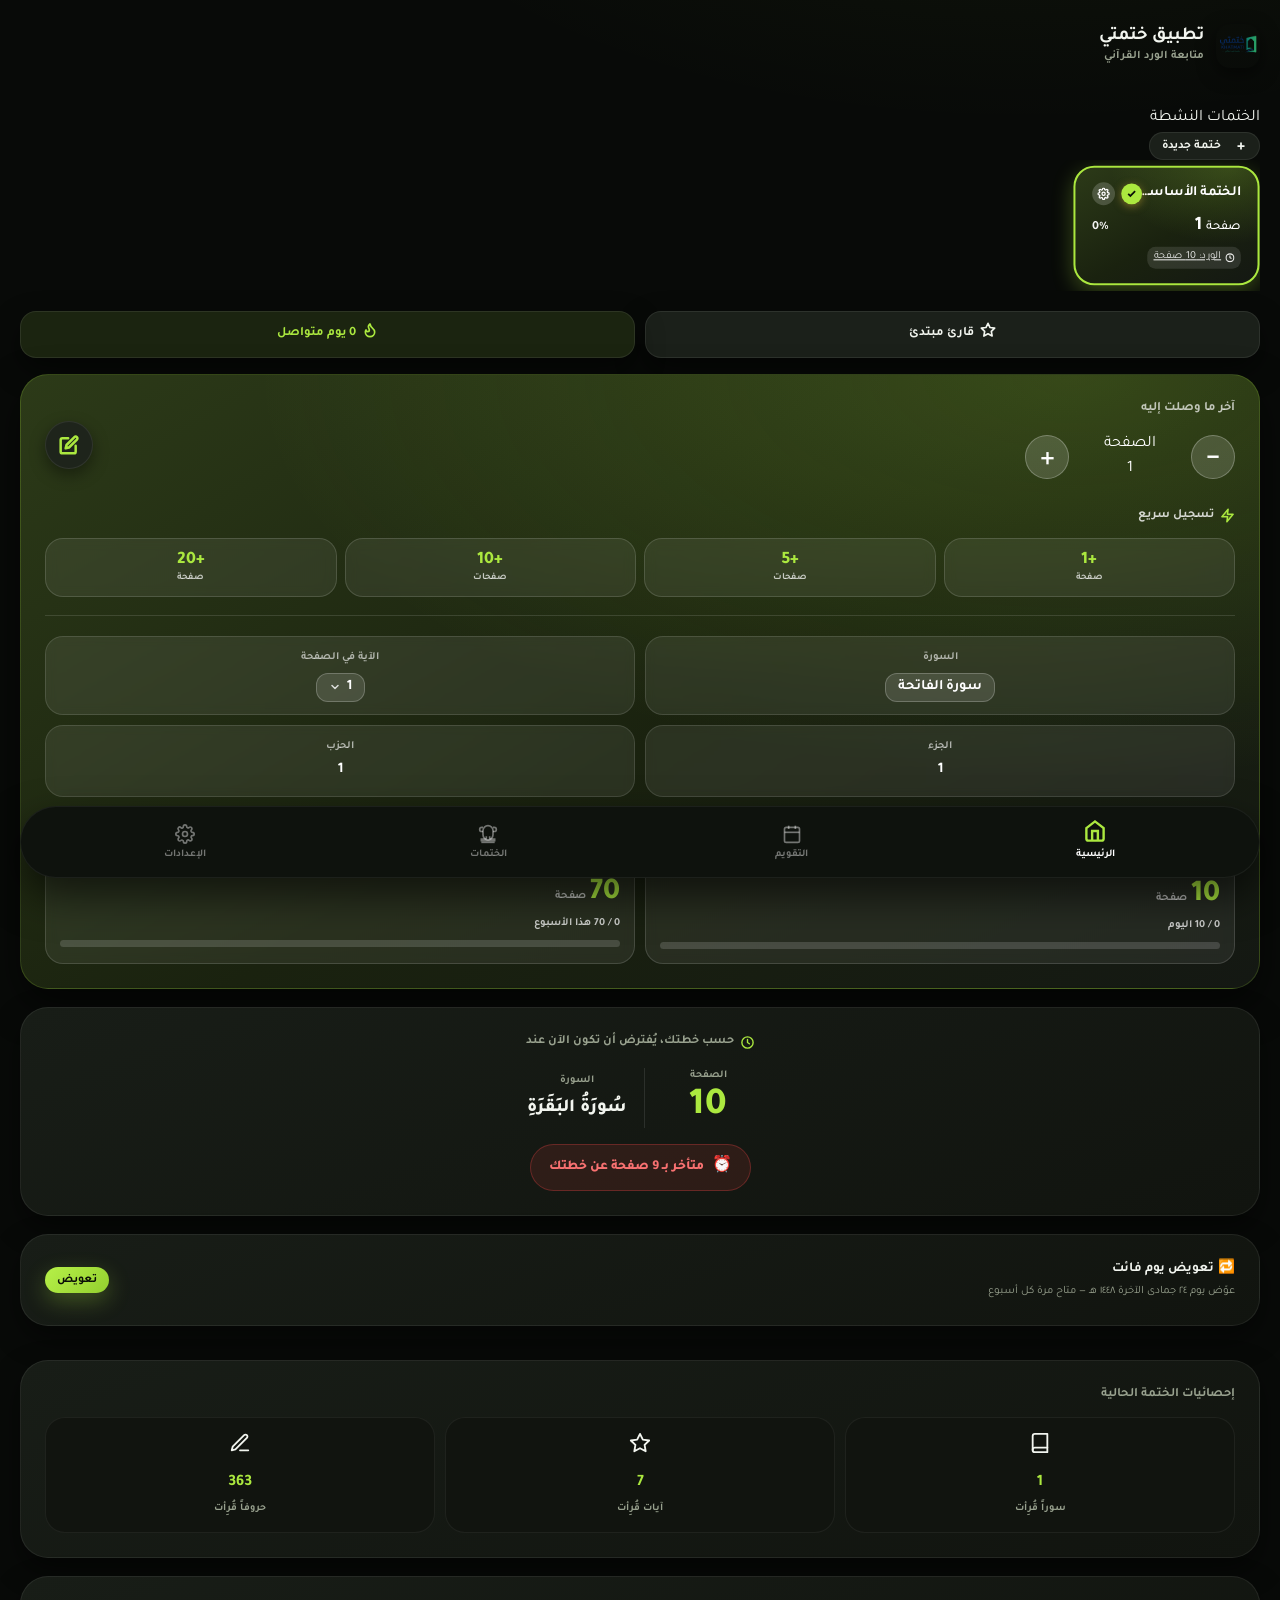
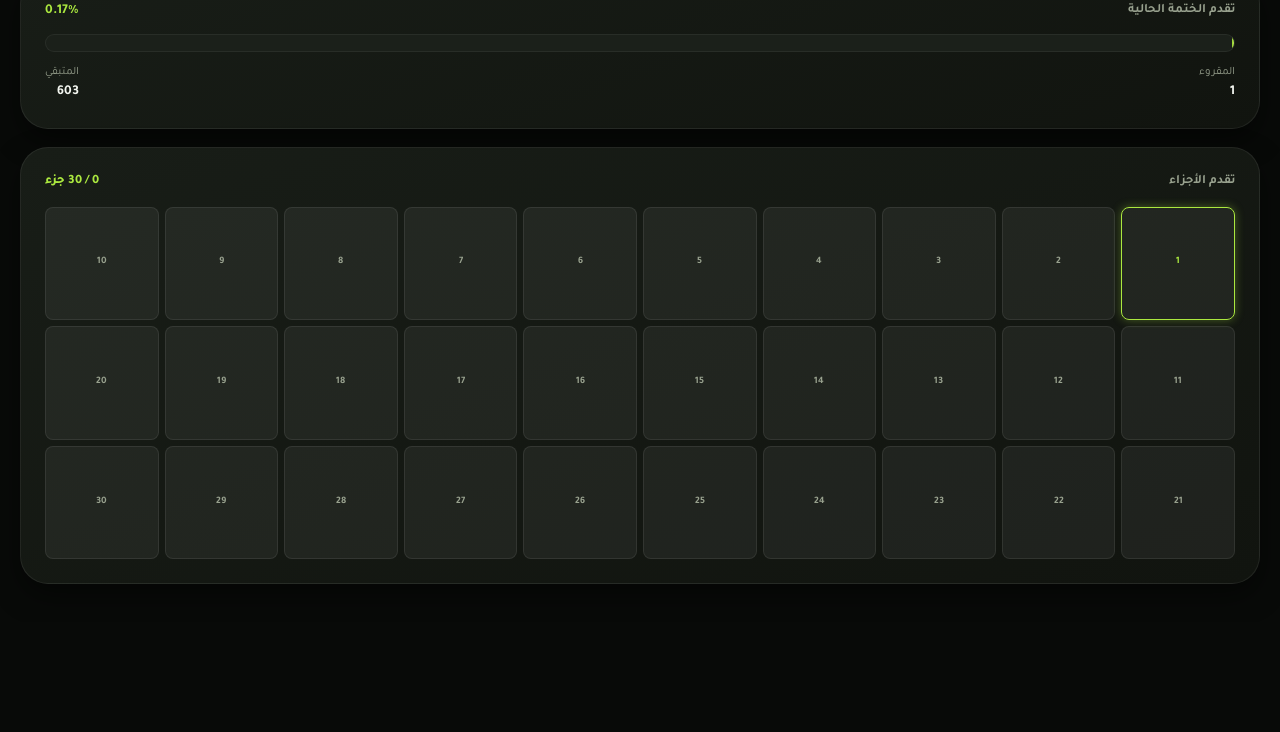
==== app/src/main/assets/index.html @ 9631672f "Release 5.6: move surah/ayah/juz/hizb under the quick-register block The reading position now sits d" ====
<!DOCTYPE html>
<html lang="ar" dir="rtl">
<head>
    <meta charset="UTF-8">
    <meta name="viewport" content="width=device-width, initial-scale=1.0, user-scalable=no, viewport-fit=cover">
    <title>ختمتي - متابعة الورد القرآني</title>
    <!-- Tajawal Arabic Font -->
    <link rel="preconnect" href="https://fonts.googleapis.com">
    <link rel="preconnect" href="https://fonts.gstatic.com" crossorigin>
    <link href="https://fonts.googleapis.com/css2?family=Tajawal:wght@400;500;700;800;900&display=swap" rel="stylesheet">
    <link rel="stylesheet" href="style.css">
</head>
<body>
    <!-- App Container -->
    <div class="app-container">
        
        <!-- Header -->
        <header class="app-header">
            <div class="header-pattern"></div>
            <div class="header-content">
                <img class="header-logo-img" src="logo.png" alt="شعار ختمتي">
                <div class="header-text">
                    <h1>تطبيق ختمتي</h1>
                    <p>متابعة الورد القرآني</p>
                </div>
            </div>
        </header>

        <!-- Main Content Area -->
        <!-- Pull-to-refresh indicator (home tab only) -->
        <div class="ptr-indicator" id="ptr-indicator">
            <div class="ptr-circle">
                <svg viewBox="0 0 24 24" width="20" height="20" fill="none" stroke="currentColor" stroke-width="2.5" stroke-linecap="round" stroke-linejoin="round">
                    <path d="M21 12a9 9 0 1 1-3.5-7.1"></path>
                    <polyline points="21 3 21 9 15 9"></polyline>
                </svg>
            </div>
        </div>

        <main class="app-content">

            <!-- Tab 1: Home (الرئيسية) -->
            <section id="tab-home" class="tab-pane active">
                
                <!-- Active Khatmah Selector Row (Curated Horizontal Card layout) -->
                <div class="khatmahs-grid-container">
                    <div class="section-header-row">
                        <span class="section-title-label">الختمات النشطة</span>
                        <button class="btn btn-secondary btn-sm ripple" id="btn-add-khatmah-trigger">
                            <svg viewBox="0 0 24 24" width="12" height="12" fill="none" stroke="currentColor" stroke-width="3.5" style="display:inline-block; vertical-align:middle; margin-left: 4px;">
                                <line x1="12" y1="5" x2="12" y2="19"></line>
                                <line x1="5" y1="12" x2="19" y2="12"></line>
                            </svg>
                            <span>ختمة جديدة</span>
                        </button>
                    </div>
                    <div class="khatmahs-grid" id="khatmahs-active-grid">
                        <!-- Dynamic active Khatmahs cards will load here -->
                    </div>
                </div>

                <!-- Streak & Level Badge -->
                <div class="level-streak-badge-container">
                    <div class="level-badge" id="user-level-badge">
                        <span class="badge-icon">
                            <svg viewBox="0 0 24 24" width="16" height="16" fill="none" stroke="currentColor" stroke-width="2.5" stroke-linecap="round" stroke-linejoin="round">
                                <path d="M12 2l3.09 6.26L22 9.27l-5 4.87 1.18 6.88L12 17.77l-6.18 3.25L7 14.14 2 9.27l6.91-1.01L12 2z"></path>
                            </svg>
                        </span>
                        <span class="badge-text" id="user-level-name">قارئ مبتدئ</span>
                    </div>
                    <div class="streak-badge" id="user-streak-badge">
                        <span class="streak-icon">
                            <svg viewBox="0 0 24 24" width="16" height="16" fill="none" stroke="currentColor" stroke-width="2.5" stroke-linecap="round" stroke-linejoin="round">
                                <path d="M8.5 14.5A2.5 2.5 0 0 0 11 12c0-1.38-.5-2-1-3-1.072-2.143-.224-4.054 2-6 .5 2.5 2 4.9 4 6.5 2 1.6 3 3.5 3 5.5a7 7 0 1 1-14 0c0-1.153.433-2.294 1-3a2.5 2.5 0 0 0 2.5 2.5z"></path>
                            </svg>
                        </span>
                        <span class="streak-text" id="user-streak-val">0 يوم متواصل</span>
                    </div>
                </div>

                <!-- Current Page Card -->
                <div class="card current-page-card">
                    <div class="card-main-row" style="margin-bottom: 15px;">
                        <div class="card-balance-info">
                            <div class="card-title">آخر ما وصلت إليه</div>
                            <div class="page-number-display-interactive">
                                <button class="btn-page-step ripple" id="btn-page-dec" aria-label="الصفحة السابقة">−</button>
                                <div class="page-number-text">
                                    <span class="lbl">الصفحة</span>
                                    <span class="num" id="current-page-val">1</span>
                                </div>
                                <button class="btn-page-step ripple" id="btn-page-inc" aria-label="الصفحة التالية">＋</button>
                            </div>
                        </div>
                        <button class="btn-card-action ripple" id="btn-card-update" aria-label="تحديث الصفحة">
                            <svg viewBox="0 0 24 24" width="20" height="20" fill="none" stroke="currentColor" stroke-width="3" stroke-linecap="round" stroke-linejoin="round">
                                <path d="M11 4H4a2 2 0 0 0-2 2v14a2 2 0 0 0 2 2h14a2 2 0 0 0 2-2v-7" />
                                <path d="M18.5 2.5a2.121 2.121 0 1 1 3 3L12 15l-4 1 1-4Z" />
                            </svg>
                        </button>
                    </div>

                    <!-- Quick Register (moved above the daily goal, modern glass design) -->
                    <div class="quick-register">
                        <div class="quick-register-label">
                            <svg viewBox="0 0 24 24" fill="none" stroke="currentColor" stroke-width="2.4" stroke-linecap="round" stroke-linejoin="round">
                                <polygon points="13 2 3 14 12 14 11 22 21 10 12 10 13 2"></polygon>
                            </svg>
                            <span>تسجيل سريع</span>
                        </div>
                        <div class="quick-register-grid">
                            <button class="quick-reg-btn ripple" data-inc="1"><span class="qr-num">+1</span><span class="qr-unit">صفحة</span></button>
                            <button class="quick-reg-btn ripple" data-inc="5"><span class="qr-num">+5</span><span class="qr-unit">صفحات</span></button>
                            <button class="quick-reg-btn ripple" data-inc="10"><span class="qr-num">+10</span><span class="qr-unit">صفحات</span></button>
                            <button class="quick-reg-btn ripple" data-inc="20"><span class="qr-num">+20</span><span class="qr-unit">صفحة</span></button>
                        </div>
                    </div>

                    <div class="page-details-grid">
                        <div class="detail-item">
                            <span class="detail-lbl">السورة</span>
                            <button class="picker-field" id="surah-picker">
                                <span class="picker-field-text" id="surah-picker-text">—</span>
                                <svg class="picker-chevron" viewBox="0 0 24 24" width="12" height="12" fill="none" stroke="currentColor" stroke-width="3" stroke-linecap="round" stroke-linejoin="round"><polyline points="6 9 12 15 18 9"></polyline></svg>
                            </button>
                        </div>
                        <div class="detail-item">
                            <span class="detail-lbl">الآية في الصفحة</span>
                            <button class="picker-field" id="ayah-picker">
                                <span class="picker-field-text" id="ayah-picker-text">1</span>
                                <svg class="picker-chevron" viewBox="0 0 24 24" width="12" height="12" fill="none" stroke="currentColor" stroke-width="3" stroke-linecap="round" stroke-linejoin="round"><polyline points="6 9 12 15 18 9"></polyline></svg>
                            </button>
                        </div>
                        <div class="detail-item">
                            <span class="detail-lbl">الجزء</span>
                            <span class="detail-val" id="juz-val">1</span>
                        </div>
                        <div class="detail-item">
                            <span class="detail-lbl">الحزب</span>
                            <span class="detail-val" id="hizb-val">1</span>
                        </div>
                    </div>

                    <!-- Daily & Weekly Goals — glass boxes -->
                    <div class="goals-glass-wrap">
                        <!-- Daily -->
                        <div class="goal-glass-box">
                            <div class="goal-glass-head">
                                <span class="goal-glass-title">الهدف اليومي</span>
                                <div class="goal-glass-actions">
                                    <button class="goal-glass-icon" id="btn-edit-goal-trigger" aria-label="تعديل الهدف">
                                        <svg viewBox="0 0 24 24" width="13" height="13" fill="none" stroke="currentColor" stroke-width="2.6" stroke-linecap="round" stroke-linejoin="round">
                                            <path d="M11 4H4a2 2 0 0 0-2 2v14a2 2 0 0 0 2 2h14a2 2 0 0 0 2-2v-7" />
                                            <path d="M18.5 2.5a2.121 2.121 0 1 1 3 3L12 15l-4 1 1-4Z" />
                                        </svg>
                                    </button>
                                    <button class="goal-glass-icon" id="btn-reset-today" aria-label="تصفير إنجاز اليوم">
                                        <svg viewBox="0 0 24 24" width="13" height="13" fill="none" stroke="currentColor" stroke-width="2.6" stroke-linecap="round" stroke-linejoin="round">
                                            <path d="M21.5 2v6h-6M21.34 15.57a10 10 0 1 1-.57-8.38l5.67-5.67"></path>
                                        </svg>
                                    </button>
                                </div>
                            </div>
                            <div class="goal-glass-value">
                                <span class="gg-num" id="blue-card-goal-val">10</span>
                                <span class="gg-unit">صفحة</span>
                            </div>
                            <div class="goal-glass-ratio" id="blue-card-progress-ratio">0 / 10 اليوم</div>
                            <div class="goal-glass-bar-wrap">
                                <div class="goal-glass-bar" id="blue-card-progress-bar"></div>
                            </div>
                        </div>

                        <!-- Weekly -->
                        <div class="goal-glass-box">
                            <div class="goal-glass-head">
                                <span class="goal-glass-title">الهدف الأسبوعي</span>
                            </div>
                            <div class="goal-glass-value">
                                <span class="gg-num" id="weekly-card-goal-val">70</span>
                                <span class="gg-unit">صفحة</span>
                            </div>
                            <div class="goal-glass-ratio" id="weekly-card-progress-ratio">0 / 70 هذا الأسبوع</div>
                            <div class="goal-glass-bar-wrap">
                                <div class="goal-glass-bar" id="weekly-card-progress-bar"></div>
                            </div>
                        </div>
                    </div>
                </div>

                <!-- Plan Status Card: where you should be now -->
                <div class="card plan-status-card" id="plan-status-card">
                    <div class="plan-status-label">
                        <svg viewBox="0 0 24 24" fill="none" stroke="currentColor" stroke-width="2.2" stroke-linecap="round" stroke-linejoin="round">
                            <circle cx="12" cy="12" r="9"></circle>
                            <polyline points="12 7 12 12 15 14"></polyline>
                        </svg>
                        <span>حسب خطتك، يُفترض أن تكون الآن عند</span>
                    </div>
                    <div class="plan-status-target">
                        <div class="plan-target-block">
                            <span class="pt-lbl">الصفحة</span>
                            <span class="pt-num" id="plan-expected-page">—</span>
                        </div>
                        <div class="plan-target-divider"></div>
                        <div class="plan-target-block">
                            <span class="pt-lbl">السورة</span>
                            <span class="pt-surah" id="plan-expected-surah">—</span>
                        </div>
                    </div>
                    <div class="plan-status-badge" id="plan-status-badge">
                        <span id="plan-status-icon" class="plan-status-icon">•</span>
                        <span id="plan-status-text">—</span>
                    </div>
                </div>

                <!-- Weekly Makeup Card -->
                <div class="card makeup-card">
                    <div class="settings-row">
                        <div class="settings-info">
                            <span class="setting-title">
                                <span style="margin-left:4px;">🔁</span>تعويض يوم فائت
                            </span>
                            <span class="setting-desc" id="makeup-desc">متاح مرة واحدة كل أسبوع</span>
                        </div>
                        <button class="btn btn-primary btn-sm ripple" id="btn-use-makeup">تعويض</button>
                    </div>
                </div>

                <!-- Main Action Buttons -->
                <div class="action-buttons-group">
                    <button class="btn btn-gold btn-large ripple" id="btn-finish-khatmah" style="display: none;">
                        <svg viewBox="0 0 24 24" width="20" height="20" fill="none" stroke="currentColor" stroke-width="2" stroke-linecap="round" stroke-linejoin="round" style="display: inline-block; vertical-align: middle; margin-left: 8px;">
                            <path d="M6 9H4.5a2.5 2.5 0 0 1 0-5H6"></path>
                            <path d="M18 9h1.5a2.5 2.5 0 0 0 0-5H18"></path>
                            <path d="M4 22h16"></path>
                            <path d="M10 14.66V17c0 .55-.45 1-1 1H4v2h16v-2h-5c-.55 0-1-.45-1-1v-2.34"></path>
                            <path d="M12 2a6 6 0 0 0-6 6v5a6 6 0 0 0 12 0V8a6 6 0 0 0-6-6z"></path>
                        </svg>
                        <span>ختم الختمة الحالية وإضافتها للسجل</span>
                    </button>
                </div>

                <!-- Current Khatmah Stats Card -->
                <div class="card current-khatmah-stats-card">
                    <div class="card-title">إحصائيات الختمة الحالية</div>
                    <div class="stats-grid">
                        <div class="stat-box">
                            <span class="stat-icon">
                                <svg viewBox="0 0 24 24" width="22" height="22" fill="none" stroke="currentColor" stroke-width="2" stroke-linecap="round" stroke-linejoin="round">
                                    <path d="M4 19.5A2.5 2.5 0 0 1 6.5 17H20"></path>
                                    <path d="M6.5 2H20v20H6.5A2.5 2.5 0 0 1 4 19.5v-15A2.5 2.5 0 0 1 6.5 2z"></path>
                                </svg>
                            </span>
                            <div class="stat-number" id="stat-surahs-val">0</div>
                            <div class="stat-label">سوراً قُرِأت</div>
                        </div>
                        <div class="stat-box">
                            <span class="stat-icon">
                                <svg viewBox="0 0 24 24" width="22" height="22" fill="none" stroke="currentColor" stroke-width="2" stroke-linecap="round" stroke-linejoin="round">
                                    <polygon points="12 2 15.09 8.26 22 9.27 17 14.14 18.18 21.02 12 17.77 5.82 21.02 7 14.14 2 9.27 8.91 8.26 12 2"></polygon>
                                </svg>
                            </span>
                            <div class="stat-number" id="stat-ayahs-val">0</div>
                            <div class="stat-label">آيات قُرِأت</div>
                        </div>
                        <div class="stat-box">
                            <span class="stat-icon">
                                <svg viewBox="0 0 24 24" width="22" height="22" fill="none" stroke="currentColor" stroke-width="2" stroke-linecap="round" stroke-linejoin="round">
                                    <path d="M12 20h9"></path>
                                    <path d="M16.5 3.5a2.121 2.121 0 0 1 3 3L7 19l-4 1 1-4L16.5 3.5z"></path>
                                </svg>
                            </span>
                            <div class="stat-number" id="stat-letters-val">0</div>
                            <div class="stat-label">حروفاً قُرِأت</div>
                        </div>
                    </div>
                </div>

                <!-- Completion Progress Card -->
                <div class="card progress-card">
                    <div class="progress-header" style="display: flex; justify-content: space-between; align-items: center; margin-bottom: 12px;">
                        <span class="card-title" style="margin-bottom: 0;">تقدم الختمة الحالية</span>
                        <span class="progress-percentage-text" id="completion-percentage-val" style="font-size: 0.85rem; font-weight: 700; color: var(--accent-color);">0.00%</span>
                    </div>
                    <div class="progress-container">
                        <div class="progress-bar-wrapper">
                            <div class="progress-bar" id="completion-progress-bar"></div>
                        </div>
                    </div>
                    <div class="stats-mini-grid">
                        <div class="mini-stat">
                            <span class="lbl">المقروء</span>
                            <span class="val" id="read-pages-val">0</span>
                        </div>
                        <div class="mini-stat">
                            <span class="lbl">المتبقي</span>
                            <span class="val" id="remaining-pages-val">604</span>
                        </div>
                    </div>
                </div>

                <!-- 30-Juz Progress Card -->
                <div class="card juz-card">
                    <div class="progress-header" style="display:flex; justify-content:space-between; align-items:center; margin-bottom:14px;">
                        <span class="card-title" style="margin-bottom:0;">تقدم الأجزاء</span>
                        <span class="juz-count-text" id="juz-count-text">0 / 30 جزء</span>
                    </div>
                    <div class="juz-grid" id="juz-grid"><!-- 30 segments rendered here --></div>
                </div>
            </section>

            <!-- Tab 2: Calendar (التقويم) -->
            <section id="tab-calendar" class="tab-pane">
                <div class="tab-title-bar">
                    <h2>
                        <svg viewBox="0 0 24 24" width="22" height="22" fill="none" stroke="currentColor" stroke-width="2.2" stroke-linecap="round" stroke-linejoin="round" style="display:inline-block; vertical-align:middle; margin-left:8px;">
                            <rect x="3" y="4" width="18" height="18" rx="2" ry="2"></rect>
                            <line x1="16" y1="2" x2="16" y2="6"></line>
                            <line x1="8" y1="2" x2="8" y2="6"></line>
                            <line x1="3" y1="10" x2="21" y2="10"></line>
                        </svg>
                        <span>التقويم القرآني اليومي</span>
                    </h2>
                    <p class="tab-subtitle">متابعة أيام القراءة والانقطاع وحجم وردك اليومي</p>
                </div>

                <!-- Calendar Card -->
                <div class="card calendar-card">
                    <div class="calendar-header-row">
                        <button class="btn-cal-nav" id="btn-cal-prev" aria-label="الشهر السابق">◀</button>
                        <span class="calendar-month-label" id="calendar-month-label">يونيو 2026</span>
                        <button class="btn-cal-nav" id="btn-cal-next" aria-label="الشهر التالي">▶</button>
                    </div>
                    
                    <div class="calendar-weekdays">
                        <div>أحد</div>
                        <div>إثن</div>
                        <div>ثلاث</div>
                        <div>أربع</div>
                        <div>خميس</div>
                        <div>جمعة</div>
                        <div>سبت</div>
                    </div>
                    
                    <div class="calendar-days-grid" id="calendar-days-grid">
                        <!-- Dynamic calendar days will load here -->
                    </div>
                    
                    <div class="calendar-legend" style="flex-wrap: wrap; gap: 10px;">
                        <div class="legend-item">
                            <span class="legend-dot read-green"></span>
                            <span>حقق الهدف اليومي</span>
                        </div>
                        <div class="legend-item">
                            <span class="legend-dot read-yellow"></span>
                            <span>قرأ أقل من الهدف</span>
                        </div>
                        <div class="legend-item">
                            <span class="legend-dot read-red"></span>
                            <span>انقطاع / لم يقرأ</span>
                        </div>
                        <div class="legend-item">
                            <span class="legend-dot future-grey"></span>
                            <span>مستقبل</span>
                        </div>
                    </div>
                </div>

                <!-- Streak and Stats Card -->
                <div class="card streak-summary-card">
                    <div class="stats-mini-grid" style="text-align: center;">
                        <div class="mini-stat" style="flex: 1;">
                            <span class="lbl">السلسلة الحالية</span>
                            <span class="val text-gold" id="cal-current-streak">0 يوم</span>
                        </div>
                        <div class="mini-stat" style="flex: 1; border-right: 1px solid var(--border-color); border-left: 1px solid var(--border-color);">
                            <span class="lbl">أطول سلسلة</span>
                            <span class="val" id="cal-max-streak">0 يوم</span>
                        </div>
                        <div class="mini-stat" style="flex: 1;">
                            <span class="lbl">إجمالي أيام القراءة</span>
                            <span class="val" id="cal-total-days">0 يوم</span>
                        </div>
                    </div>
                </div>

                <!-- Weekly Report Card -->
                <div class="card weekly-report-card">
                    <div class="card-title">التقرير الأسبوعي</div>
                    <div class="report-grid">
                        <div class="report-box">
                            <span class="report-val" id="report-pages">0</span>
                            <span class="report-lbl">صفحة هذا الأسبوع</span>
                            <span class="report-compare" id="report-compare">—</span>
                        </div>
                        <div class="report-box">
                            <span class="report-val" id="report-green-days">0</span>
                            <span class="report-lbl">أيام حققت الهدف</span>
                        </div>
                        <div class="report-box">
                            <span class="report-val" id="report-longest">0</span>
                            <span class="report-lbl">أطول تتابع (يوم)</span>
                        </div>
                    </div>
                </div>

                <!-- Monthly Chart Card -->
                <div class="card monthly-chart-card">
                    <div class="progress-header" style="display:flex; justify-content:space-between; align-items:center; margin-bottom:14px;">
                        <span class="card-title" style="margin-bottom:0;">قراءتك اليومية خلال الشهر</span>
                        <span class="chart-month-lbl" id="chart-month-lbl">—</span>
                    </div>
                    <div class="month-chart" id="month-chart"><!-- daily bars --></div>
                </div>
            </section>

            <!-- Tab 3: Achievements (الإنجازات) -->
            <section id="tab-achievements" class="tab-pane">
                <div class="tab-title-bar">
                    <h2>
                        <svg viewBox="0 0 24 24" width="22" height="22" fill="none" stroke="currentColor" stroke-width="2" stroke-linecap="round" stroke-linejoin="round" style="display:inline-block; vertical-align:middle; margin-left:8px;">
                            <path d="M6 9H4.5a2.5 2.5 0 0 1 0-5H6"></path>
                            <path d="M18 9h1.5a2.5 2.5 0 0 0 0-5H18"></path>
                            <path d="M4 22h16"></path>
                            <path d="M10 14.66V17c0 .55-.45 1-1 1H4v2h16v-2h-5c-.55 0-1-.45-1-1v-2.34"></path>
                            <path d="M12 2a6 6 0 0 0-6 6v5a6 6 0 0 0 12 0V8a6 6 0 0 0-6-6z"></path>
                        </svg>
                        <span>سجل الإنجازات والختمات</span>
                    </h2>
                </div>

                <!-- Achievement Badges -->
                <div class="card badges-card">
                    <div class="progress-header" style="display:flex; justify-content:space-between; align-items:center; margin-bottom:14px;">
                        <span class="card-title" style="margin-bottom:0;">أوسمة الإنجاز</span>
                        <span class="badges-count" id="badges-count">0 / 0</span>
                    </div>
                    <div class="badges-grid" id="badges-grid"><!-- badges rendered here --></div>
                </div>

                <!-- Records Dashboard -->
                <div class="records-dashboard">
                    <div class="record-card highlight">
                        <div class="record-icon">
                            <svg viewBox="0 0 24 24" width="20" height="20" fill="none" stroke="currentColor" stroke-width="2" stroke-linecap="round" stroke-linejoin="round">
                                <polygon points="13 2 3 14 12 14 11 22 21 10 12 10 13 2"></polygon>
                            </svg>
                        </div>
                        <div class="record-info">
                            <div class="val" id="rec-fastest-val">لا يوجد ختمات بعد</div>
                            <div class="lbl">أسرع ختمة حققتها</div>
                        </div>
                    </div>
                    
                    <div class="record-card">
                        <div class="record-icon">
                            <svg viewBox="0 0 24 24" width="20" height="20" fill="none" stroke="currentColor" stroke-width="2" stroke-linecap="round" stroke-linejoin="round">
                                <path d="M22 11.08V12a10 10 0 1 1-5.93-9.14"></path>
                                <polyline points="22 4 12 14.01 9 11.01"></polyline>
                            </svg>
                        </div>
                        <div class="record-info">
                            <div class="val" id="rec-total-khatmahs">0 ختمة</div>
                            <div class="lbl">إجمالي الختمات المنجزة</div>
                        </div>
                    </div>
                </div>

                <!-- Previous Khatmahs List -->
                <div class="khatmahs-section-title">سجل الختمات السابقة</div>
                <div class="khatmahs-list" id="khatmahs-list">
                    <div class="empty-khatmahs-msg" id="empty-khatmahs-msg">
                        <span class="icon">
                            <svg viewBox="0 0 24 24" width="36" height="36" fill="none" stroke="currentColor" stroke-width="2" stroke-linecap="round" stroke-linejoin="round" style="margin: 0 auto 6px auto; display: block;">
                                <path d="M2 3h6a4 4 0 0 1 4 4v14a3 3 0 0 0-3-3H2z"></path>
                                <path d="M22 3h-6a4 4 0 0 0-4 4v14a3 3 0 0 1 3-3h7z"></path>
                            </svg>
                        </span>
                        <p>لم تقم بإتمام أي ختمة بعد. استمر بالقراءة لتسجيل ختمتك الأولى هنا!</p>
                    </div>
                </div>
            </section>

            <!-- Tab 4: Settings (التنبيهات والبيانات) -->
            <section id="tab-settings" class="tab-pane">
                <div class="tab-title-bar">
                    <h2>
                        <svg viewBox="0 0 24 24" width="22" height="22" fill="none" stroke="currentColor" stroke-width="2.2" stroke-linecap="round" stroke-linejoin="round" style="display:inline-block; vertical-align:middle; margin-left:8px;">
                            <circle cx="12" cy="12" r="3"></circle>
                            <path d="M19.4 15a1.65 1.65 0 0 0 .33 1.82l.06.06a2 2 0 1 1-2.83 2.83l-.06-.06a1.65 1.65 0 0 0-1.82-.33 1.65 1.65 0 0 0-1 1.51V21a2 2 0 0 1-4 0v-.09A1.65 1.65 0 0 0 9 19.4a1.65 1.65 0 0 0-1.82.33l-.06.06a2 2 0 1 1-2.83-2.83l.06-.06a1.65 1.65 0 0 0 .33-1.82 1.65 1.65 0 0 0-1.51-1H3a2 2 0 0 1 0-4h.09A1.65 1.65 0 0 0 4.6 9a1.65 1.65 0 0 0-.33-1.82l-.06-.06a2 2 0 1 1 2.83-2.83l.06.06a1.65 1.65 0 0 0 1.82.33H9a1.65 1.65 0 0 0 1-1.51V3a2 2 0 0 1 4 0v.09a1.65 1.65 0 0 0 1 1.51 1.65 1.65 0 0 0 1.82-.33l.06-.06a2 2 0 1 1 2.83 2.83l-.06.06a1.65 1.65 0 0 0-.33 1.82V9a1.65 1.65 0 0 0 1.51 1H21a2 2 0 0 1 0 4h-.09a1.65 1.65 0 0 0-1.51 1z"></path>
                        </svg>
                        <span>الإحصائيات وإعدادات الختمات</span>
                    </h2>
                </div>

                <!-- Custom Statistics Card -->
                <div class="card main-stats-dashboard">
                    <div class="card-title">موعد الختمة القادم</div>
                    <div class="estimation-content">
                        <div class="estimation-main" id="estimated-date-val">غير محدد</div>
                        <div class="average-badge">
                            متوسط القراءة اليومية: <span id="daily-avg-val">0</span> صفحة / يوم
                        </div>
                    </div>
                </div>


                <!-- Notification Settings -->
                <div class="card settings-card">
                    <div class="settings-row">
                        <div class="settings-info">
                            <span class="setting-title">تفعيل التذكير اليومي</span>
                            <span class="setting-desc">تنبيهك لقراءة الورد اليومي بالموعد المحدد</span>
                        </div>
                        <label class="switch">
                            <input type="checkbox" id="notification-switch">
                            <span class="slider round"></span>
                        </label>
                    </div>

                    <div class="settings-divider"></div>

                    <div class="settings-row-vertical" id="time-picker-container">
                        <span class="setting-title">وقت التنبيه اليومي</span>
                        <div class="time-picker-selectors">
                            <div class="time-field">
                                <label for="time-hour">الساعة</label>
                                <select id="time-hour">
                                    <option value="0">12 AM (منتصف الليل)</option>
                                    <option value="1">1 AM</option>
                                    <option value="2">2 AM</option>
                                    <option value="3">3 AM</option>
                                    <option value="4">4 AM</option>
                                    <option value="5">5 AM</option>
                                    <option value="6">6 AM</option>
                                    <option value="7">7 AM</option>
                                    <option value="8">8 AM</option>
                                    <option value="9">9 AM</option>
                                    <option value="10">10 AM</option>
                                    <option value="11">11 AM</option>
                                    <option value="12">12 PM (الظهر)</option>
                                    <option value="13">1 PM</option>
                                    <option value="14">2 PM</option>
                                    <option value="15">3 PM</option>
                                    <option value="16">4 PM</option>
                                    <option value="17">5 PM</option>
                                    <option value="18">6 PM</option>
                                    <option value="19">7 PM</option>
                                    <option value="20" selected>8 PM (العشاء)</option>
                                    <option value="21">9 PM</option>
                                    <option value="22">10 PM</option>
                                    <option value="23">11 PM</option>
                                </select>
                            </div>
                            <div class="time-field">
                                <label for="time-minute">الدقيقة</label>
                                <select id="time-minute">
                                    <option value="0" selected>00</option>
                                    <option value="15">15</option>
                                    <option value="30">30</option>
                                    <option value="45">45</option>
                                </select>
                            </div>
                        </div>
                    </div>

                    <button class="btn btn-primary ripple" id="btn-save-settings" style="margin-top: 15px; width: 100%;">
                        حفظ إعدادات التنبيه
                    </button>
                </div>

                <!-- Floating Quran Button Settings (only shown if a Quran app is installed) -->
                <div class="card settings-card" id="floating-btn-card">
                    <div class="settings-row">
                        <div class="settings-info">
                            <span class="setting-title">زر القرآن العائم</span>
                            <span class="setting-desc">يظهر زر عائم داخل ختمتي لفتح تطبيق القرآن، مع زر عودة عائم يعيدك فوراً.</span>
                        </div>
                        <label class="switch">
                            <input type="checkbox" id="floating-btn-switch">
                            <span class="slider round"></span>
                        </label>
                    </div>

                    <div class="settings-divider"></div>

                    <div class="settings-row-vertical">
                        <span class="setting-title">التطبيق الذي سيُفتح</span>
                        <span class="setting-desc">اختر تطبيق القرآن (أو أي تطبيق) الذي تريد الانتقال إليه عند الضغط على الزر العائم.</span>
                        <select id="quran-app-select" class="app-select">
                            <option value="">— اختر تطبيقاً —</option>
                        </select>
                    </div>

                    <div class="settings-divider"></div>

                    <div class="floating-howto">
                        <span class="setting-title">كيف يعمل؟</span>
                        <ol class="howto-list">
                            <li>فعّل الميزة من هنا (تظهر إن وُجد تطبيق قرآن).</li>
                            <li>اضغط زر القرآن العائم داخل ختمتي.</li>
                            <li>أول مرة يطلب إذنين: «العرض فوق التطبيقات» و«الوصول إلى بيانات الاستخدام».</li>
                            <li>يُفتح تطبيق القرآن ويظهر فوقه زر ختمتي العائم (فوق تطبيق القرآن فقط).</li>
                            <li>إذا خرجت من تطبيق القرآن يختفي الزر تلقائياً.</li>
                            <li>اضغط زر ختمتي لتعود فوراً إلى تطبيقك.</li>
                        </ol>
                    </div>
                </div>

                <!-- Active Khatmah Management Card (Delete Active Khatmah) -->
                <div class="card settings-card">
                    <div class="settings-row">
                        <div class="settings-info">
                            <span class="setting-title" style="color: #ef4444;">حذف الختمة النشطة الحالية</span>
                            <span class="setting-desc">سيتم مسح تقدم هذه الختمة تماماً ولن يمكنك استرجاعه.</span>
                        </div>
                        <button class="btn btn-secondary ripple btn-sm" id="btn-delete-active-khatmah" style="color: #ef4444; border-color: rgba(239, 68, 68, 0.2); background-color: rgba(239, 68, 68, 0.05); font-weight: 700;">حذف</button>
                    </div>
                </div>

                <!-- Local File Export/Import Card (Moved from Sync Tab) -->
                <div class="card backup-card">
                    <div class="card-title">تصدير واستيراد البيانات يدوياً</div>
                    <p class="backup-desc">تساعدك هذه الميزة على نقل تقدمك وأهدافك عند تغيير الهاتف بالكامل وبدون إنترنت.</p>
                    
                    <div class="backup-actions">
                        <button class="btn btn-secondary ripple" id="btn-export-data" style="flex: 1;">
                            📥 تصدير البيانات (JSON)
                        </button>
                        <button class="btn btn-secondary ripple" id="btn-import-data-trigger" style="flex: 1;">
                            📤 استيراد البيانات (JSON)
                        </button>
                    </div>
                    
                    <!-- Hidden File Input for Import -->
                    <input type="file" id="file-import-input" accept=".json" style="display: none;">
                </div>

                <div class="card about-card">
                    <div class="about-logo">
                        <svg viewBox="0 0 24 24" width="36" height="36" fill="none" stroke="currentColor" stroke-width="2" stroke-linecap="round" stroke-linejoin="round" style="color: var(--primary-color); margin: 0 auto 6px auto;">
                            <path d="M2 3h6a4 4 0 0 1 4 4v14a3 3 0 0 0-3-3H2z"></path>
                            <path d="M22 3h-6a4 4 0 0 0-4 4v14a3 3 0 0 1 3-3h7z"></path>
                        </svg>
                    </div>
                    <h3>تطبيق ختمتي</h3>
                    <p id="about-version">نسخة 4.7</p>
                    <p class="about-desc">مطور لمرافقتك في المداومة على تلاوة كتاب الله الكريم وتوثيق إنجازات ختماتك المباركة.</p>
                    <button class="btn btn-secondary ripple" id="btn-check-update" style="margin-top: 12px; width: 100%;">
                        🔄 التحقق من وجود تحديث
                    </button>
                    <span class="setting-desc" id="update-status" style="display:block; margin-top:8px;"></span>
                </div>
            </section>

        </main>

        <!-- Bottom Navigation Bar (5 Items) -->
        <nav class="bottom-nav">
            <button class="nav-item active" data-tab="tab-home">
                <svg viewBox="0 0 24 24" fill="none" stroke="currentColor" stroke-width="2">
                    <path d="m3 9 9-7 9 7v11a2 2 0 0 1-2 2H5a2 2 0 0 1-2-2z"/>
                    <polyline points="9 22 9 12 15 12 15 22"/>
                </svg>
                <span>الرئيسية</span>
            </button>
            <button class="nav-item" data-tab="tab-calendar">
                <svg viewBox="0 0 24 24" fill="none" stroke="currentColor" stroke-width="2">
                    <rect x="3" y="4" width="18" height="18" rx="2" ry="2"/>
                    <line x1="16" y1="2" x2="16" y2="6"/>
                    <line x1="8" y1="2" x2="8" y2="6"/>
                    <line x1="3" y1="10" x2="21" y2="10"/>
                </svg>
                <span>التقويم</span>
            </button>
            <button class="nav-item" data-tab="tab-achievements">
                <svg viewBox="0 0 24 24" fill="none" stroke="currentColor" stroke-width="2">
                    <path d="M6 9H4.5a2.5 2.5 0 0 1 0-5H6"/>
                    <path d="M18 9h1.5a2.5 2.5 0 0 0 0-5H18"/>
                    <path d="M4 22h16"/>
                    <path d="M10 14.66V17c0 .55-.45 1-1 1H4v2h16v-2h-5c-.55 0-1-.45-1-1v-2.34"/>
                    <path d="M12 2a6 6 0 0 0-6 6v5a6 6 0 0 0 12 0V8a6 6 0 0 0-6-6Z"/>
                </svg>
                <span>الختمات</span>
            </button>
            <button class="nav-item" data-tab="tab-settings">
                <svg viewBox="0 0 24 24" fill="none" stroke="currentColor" stroke-width="2">
                    <circle cx="12" cy="12" r="3"/>
                    <path d="M19.4 15a1.65 1.65 0 0 0 .33 1.82l.06.06a2 2 0 1 1-2.83 2.83l-.06-.06a1.65 1.65 0 0 0-1.82-.33 1.65 1.65 0 0 0-1 1.51V21a2 2 0 0 1-4 0v-.09A1.65 1.65 0 0 0 9 19.4a1.65 1.65 0 0 0-1.82.33l-.06.06a2 2 0 1 1-2.83-2.83l.06-.06a1.65 1.65 0 0 0 .33-1.82 1.65 1.65 0 0 0-1.51-1H3a2 2 0 0 1 0-4h.09A1.65 1.65 0 0 0 4.6 9a1.65 1.65 0 0 0-.33-1.82l-.06-.06a2 2 0 1 1 2.83-2.83l.06.06a1.65 1.65 0 0 0 1.82.33H9a1.65 1.65 0 0 0 1-1.51V3a2 2 0 0 1 4 0v.09a1.65 1.65 0 0 0 1 1.51 1.65 1.65 0 0 0 1.82-.33l.06-.06a2 2 0 1 1 2.83 2.83l-.06.06a1.65 1.65 0 0 0-.33 1.82V9a1.65 1.65 0 0 0 1.51 1H21a2 2 0 0 1 0 4h-.09a1.65 1.65 0 0 0-1.51 1z"/>
                </svg>
                <span>الإعدادات</span>
            </button>
        </nav>

        <!-- Floating button to open the Quran app (shown only when the feature is enabled) -->
        <button id="floating-quran-btn" class="floating-quran-btn" style="display: none;" aria-label="فتح تطبيق القرآن">
            <svg viewBox="0 0 24 24" width="24" height="24" fill="none" stroke="currentColor" stroke-width="2" stroke-linecap="round" stroke-linejoin="round">
                <path d="M2 3h6a4 4 0 0 1 4 4v14a3 3 0 0 0-3-3H2z"></path>
                <path d="M22 3h-6a4 4 0 0 0-4 4v14a3 3 0 0 1 3-3h7z"></path>
            </svg>
            <span>القرآن</span>
        </button>

        <!-- Modal 1: Update Page Number -->
        <div class="modal-overlay" id="modal-page">
            <div class="modal-card">
                <div class="modal-title">تسجيل آخر صفحة وصلت إليها</div>
                <div class="modal-body">
                    <p class="modal-desc">أدخل رقم الصفحة الأخيرة التي قرأتها (من 1 إلى 604):</p>
                    <div class="input-container">
                        <input type="number" id="input-page-number" min="1" max="604" placeholder="مثال: 250" pattern="\d*">
                        <span class="input-suffix">صفحة</span>
                    </div>
                    <div class="error-msg" id="page-error-msg">رقم الصفحة يجب أن يكون بين 1 و 604</div>
                </div>
                <div class="modal-actions">
                    <button class="btn btn-secondary" id="btn-close-page-modal">إلغاء</button>
                    <button class="btn btn-primary" id="btn-save-page">حفظ وتحديث</button>
                </div>
            </div>
        </div>

        <!-- Modal 2: Change Daily Goal -->
        <div class="modal-overlay" id="modal-goal">
            <div class="modal-card">
                <div class="modal-title">تعديل الورد اليومي</div>
                <div class="modal-body">
                    <p class="modal-desc">حدد عدد الصفحات المستهدف قراءتها يومياً:</p>
                    <div class="input-container">
                        <input type="number" id="input-goal-number" min="1" max="604" placeholder="مثال: 10" pattern="\d*">
                        <span class="input-suffix">صفحة / يوم</span>
                    </div>
                    <div class="error-msg" id="goal-error-msg">الهدف يجب أن يكون صفحة واحدة على الأقل</div>
                </div>
                <div class="modal-actions">
                    <button class="btn btn-secondary" id="btn-close-goal-modal">إلغاء</button>
                    <button class="btn btn-primary" id="btn-save-goal">حفظ</button>
                </div>
            </div>
        </div>

        <!-- Modal 3: Add New Khatmah -->
        <div class="modal-overlay" id="modal-add-khatmah">
            <div class="modal-card">
                <div class="modal-title">إنشاء ختمة جديدة</div>
                <div class="modal-body">
                    <p class="modal-desc">أدخل اسماً للختمة الجديدة وحدد هدفك اليومي:</p>
                    <div class="input-container" style="margin-bottom: 12px;">
                        <input type="text" id="input-khatmah-name" placeholder="مثال: ختمة رمضان" style="text-align: right;">
                    </div>
                    <div class="input-container" style="margin-bottom: 12px;">
                        <input type="number" id="input-khatmah-goal" min="1" max="604" placeholder="الهدف اليومي (صفحات)" pattern="\d*">
                        <span class="input-suffix">صفحة / يوم</span>
                    </div>
                    <label for="input-khatmah-start-date" style="display:block; font-size:0.72rem; color:var(--text-muted); margin-bottom:6px; font-weight:700; text-align:right;">تاريخ بداية الختمة:</label>
                    <div class="input-container">
                        <input type="date" id="input-khatmah-start-date" style="text-align:right;">
                    </div>
                    <div class="error-msg" id="khatmah-add-error">يرجى إدخال اسم الختمة وتحديد هدف صحيح</div>
                </div>
                <div class="modal-actions">
                    <button class="btn btn-secondary" id="btn-close-khatmah-modal">إلغاء</button>
                    <button class="btn btn-primary" id="btn-save-new-khatmah">إنشاء</button>
                </div>
            </div>
        </div>

        <!-- Modal 4: Khatmah Individual Settings -->
        <div class="modal-overlay" id="modal-khatmah-settings">
            <div class="modal-card">
                <div class="modal-title">إعدادات الختمة</div>
                <div class="modal-body">
                    <div style="margin-bottom: 15px;">
                        <label for="edit-khatmah-name" style="display: block; font-size: 0.75rem; color: var(--text-muted); margin-bottom: 6px; font-weight: 700; text-align: right;">اسم الختمة:</label>
                        <div class="input-container">
                            <input type="text" id="edit-khatmah-name" placeholder="مثال: ختمة رمضان" style="text-align: right; font-weight: 700;">
                        </div>
                    </div>
                    
                    <div style="margin-bottom: 15px;">
                        <label for="edit-khatmah-goal" style="display: block; font-size: 0.75rem; color: var(--text-muted); margin-bottom: 6px; font-weight: 700; text-align: right;">الورد اليومي:</label>
                        <div class="input-container">
                            <input type="number" id="edit-khatmah-goal" min="1" max="604" placeholder="مثال: 10" pattern="\d*">
                            <span class="input-suffix">صفحة / يوم</span>
                        </div>
                    </div>

                    <div style="margin-bottom: 15px;">
                        <label for="edit-khatmah-start-date" style="display: block; font-size: 0.75rem; color: var(--text-muted); margin-bottom: 6px; font-weight: 700; text-align: right;">تاريخ بداية الختمة:</label>
                        <div class="input-container">
                            <input type="date" id="edit-khatmah-start-date" style="text-align: right; font-weight: 700;">
                        </div>
                    </div>

                    <div class="danger-zone-khatmah" style="border-top: 1px solid var(--border-color); padding-top: 15px; margin-top: 15px; display: flex; flex-direction: column; gap: 10px;">
                        <button class="btn btn-secondary ripple" id="btn-reset-khatmah-progress" style="color: var(--gold-accent); border-color: rgba(212, 175, 55, 0.2); background-color: rgba(212, 175, 55, 0.05); font-size: 0.8rem; width: 100%; padding: 10px;">
                            🔄 إعادة ضبط الختمة (البدء من صفحة 1)
                        </button>
                        <button class="btn btn-secondary ripple" id="btn-delete-selected-khatmah" style="color: #ef4444; border-color: rgba(239, 68, 68, 0.2); background-color: rgba(239, 68, 68, 0.05); font-size: 0.8rem; width: 100%; padding: 10px;">
                            🗑️ حذف الختمة نهائياً
                        </button>
                    </div>
                </div>
                <div class="modal-actions" style="margin-top: 20px;">
                    <button class="btn btn-secondary" id="btn-close-khatmah-settings-modal">إلغاء</button>
                    <button class="btn btn-primary" id="btn-save-khatmah-settings">حفظ التغييرات</button>
                </div>
            </div>
        </div>

        <!-- Modal 5: Custom Alert/Confirm Dialog -->
        <div class="modal-overlay" id="modal-custom-dialog">
            <div class="modal-card" style="max-width: 340px; text-align: center;">
                <div class="modal-title" id="custom-dialog-title" style="margin-bottom: 12px; font-weight: 800;">تنبيه</div>
                <div class="modal-body" style="padding: 5px 0 10px 0;">
                    <p class="modal-desc" id="custom-dialog-message" style="font-size: 0.85rem; line-height: 1.6; color: var(--text-color); margin-bottom: 0; text-align: center; font-weight: 600;"></p>
                </div>
                <div class="modal-actions" style="margin-top: 15px; display: flex; gap: 8px;">
                    <button class="btn btn-secondary" id="btn-custom-dialog-cancel" style="padding: 10px;">إلغاء</button>
                    <button class="btn btn-primary" id="btn-custom-dialog-ok" style="padding: 10px;">موافق</button>
                </div>
            </div>
        </div>

        <!-- Modal 6: App Update Available -->
        <div class="modal-overlay" id="modal-update">
            <div class="modal-card update-card">
                <div class="update-icon">
                    <svg viewBox="0 0 24 24" width="34" height="34" fill="none" stroke="currentColor" stroke-width="2" stroke-linecap="round" stroke-linejoin="round">
                        <path d="M21 12a9 9 0 1 1-3.5-7.1"></path>
                        <polyline points="21 3 21 9 15 9"></polyline>
                    </svg>
                </div>
                <div class="modal-title" id="update-title">يتوفر تحديث جديد</div>
                <div class="modal-body" style="padding: 4px 0 8px 0;">
                    <p class="modal-desc" id="update-version" style="text-align:center; margin-bottom:8px;"></p>
                    <div class="update-notes" id="update-notes"></div>

                    <!-- Download progress (hidden until the download starts) -->
                    <div class="update-progress-wrap" id="update-progress-wrap" style="display:none;">
                        <div class="update-progress-track">
                            <div class="update-progress-fill" id="update-progress-fill"></div>
                        </div>
                        <span class="update-progress-label" id="update-progress-label">جارٍ التنزيل… 0%</span>
                    </div>
                </div>
                <div class="modal-actions" style="margin-top: 12px; display:flex; gap:8px;">
                    <button class="btn btn-secondary" id="btn-update-later">لاحقاً</button>
                    <button class="btn btn-primary" id="btn-update-now">تحديث الآن</button>
                </div>
            </div>
        </div>

        <!-- Themed Surah/Ayah Picker (bottom sheet) -->
        <div class="modal-overlay picker-overlay" id="modal-picker">
            <div class="modal-card picker-card">
                <div class="picker-header">
                    <span class="modal-title" id="picker-title" style="margin-bottom:0;">اختر</span>
                    <button class="picker-close-x" id="btn-close-picker" aria-label="إغلاق">✕</button>
                </div>
                <div class="picker-list" id="picker-list"><!-- options rendered here --></div>
            </div>
        </div>

    </div>

    <!-- Application JavaScript -->
    <script src="quran_pages.js"></script>
    <script src="app.js"></script>
</body>
</html>
---- app/src/main/assets/style.css ----
/* Custom properties for the new Khatmati brand identity matching the mockup style */
:root {
    --primary-color: #083264;      /* Deep Navy Blue from logo */
    --primary-dark: #041B37;       /* Very dark navy */
    --primary-light: #f1f5f9;
    --accent-color: #139D62;       /* Emerald Green from logo */
    --accent-dark: #0d7c4c;
    --accent-light: #e6f7ef;
    --gold-accent: #D4AF37;        /* Gold Accent */
    --text-color: #1e293b;
    --text-muted: #64748b;
    --bg-color: #f4f6fa;           /* Premium light slate/grey background */
    --card-bg: #ffffff;
    --border-color: rgba(8, 50, 100, 0.05);
    --shadow-soft: 0 10px 30px rgba(8, 50, 100, 0.04), 0 2px 8px rgba(8, 50, 100, 0.02);
    --shadow-nav: 0 16px 36px rgba(4, 27, 55, 0.25);
    --glow-gold: 0 4px 15px rgba(212, 175, 55, 0.3);
    --glow-green: 0 4px 15px rgba(19, 157, 98, 0.2);
    --font-main: 'Tajawal', sans-serif;
    --transition: all 0.3s cubic-bezier(0.25, 0.8, 0.25, 1);
}

/* Dark Mode overrides */
@media (prefers-color-scheme: dark) {
    :root {
        --bg-color: #0b0f12;
        --card-bg: #13191c;
        --text-color: #e2e8f0;
        --text-muted: #94a3b8;
        --border-color: #1e2528;
        --primary-light: #0f172a;
        --accent-light: #0a1e15;
        --shadow-soft: 0 10px 35px rgba(0, 0, 0, 0.3);
        --shadow-nav: 0 12px 40px rgba(0, 0, 0, 0.45);
    }
}

* {
    box-sizing: border-box;
    margin: 0;
    padding: 0;
    -webkit-tap-highlight-color: transparent;
    user-select: none;
}

body {
    font-family: var(--font-main);
    background-color: var(--bg-color);
    color: var(--text-color);
    direction: rtl;
    line-height: 1.6;
    overflow-x: hidden;
}

/* App Container */
.app-container {
    display: flex;
    flex-direction: column;
    min-height: 100vh;
    padding-bottom: 110px; /* bottom floating nav spacing */
}

/* Header styling: Light, Clean, Elegant (matching E-Wallet style) */
.app-header {
    background-color: var(--card-bg);
    color: var(--text-color);
    padding: 24px 20px 18px 20px;
    border-bottom: 1px solid var(--border-color);
    position: relative;
}

.header-pattern {
    display: none;
}

.header-content {
    display: flex;
    align-items: center;
    gap: 12px;
}

.header-logo-img {
    width: 44px;
    height: 44px;
    object-fit: contain;
    border-radius: 12px;
    box-shadow: 0 4px 12px rgba(8, 50, 100, 0.08);
}

.header-text h1 {
    font-size: 1.15rem;
    font-weight: 700;
    color: var(--primary-color);
    line-height: 1.2;
}

@media (prefers-color-scheme: dark) {
    .header-text h1 {
        color: #60a5fa;
    }
}

.header-text p {
    font-size: 0.72rem;
    color: var(--text-muted);
    font-weight: 600;
}

/* App Main Content */
.app-content {
    flex: 1;
    padding: 20px 20px;
    overflow-y: auto;
}

/* Tab panes */
.tab-pane {
    display: none;
    animation: slideUp 0.45s cubic-bezier(0.16, 1, 0.3, 1);
}

.tab-pane.active {
    display: block;
}

@keyframes slideUp {
    from { opacity: 0; transform: translateY(24px); }
    to { opacity: 1; transform: translateY(0); }
}

/* Subtitle and Title Bars */
.tab-title-bar {
    margin-bottom: 18px;
}

.tab-title-bar h2 {
    font-size: 1.1rem;
    font-weight: 700;
    color: var(--primary-color);
}

@media (prefers-color-scheme: dark) {
    .tab-title-bar h2 {
        color: #60a5fa;
    }
}

.tab-subtitle {
    font-size: 0.75rem;
    color: var(--text-muted);
    font-weight: 500;
}

/* General Cards (Clean, rounded, soft shadow) */
.card {
    background-color: var(--card-bg);
    border-radius: 28px;
    padding: 24px;
    margin-bottom: 18px;
    box-shadow: var(--shadow-soft);
    border: 1px solid var(--border-color);
    position: relative;
    overflow: hidden;
}

.card-ornament {
    display: none;
}

.card-title {
    font-size: 0.8rem;
    font-weight: 700;
    color: var(--text-muted);
    margin-bottom: 12px;
    text-transform: uppercase;
}

/* Primary Card: Available Balance Style (Navy gradient) */
.current-page-card {
    background: linear-gradient(135deg, var(--primary-color) 0%, #164f8f 100%);
    color: white;
    border: none;
    box-shadow: 0 12px 30px rgba(8, 50, 100, 0.22);
}

@media (prefers-color-scheme: dark) {
    .current-page-card {
        background: linear-gradient(135deg, #0d1a29 0%, #060c14 100%);
    }
}

.current-page-card .card-title {
    color: rgba(255, 255, 255, 0.7);
    margin-bottom: 4px;
}

/* Layout elements inside main card */
.card-main-row {
    display: flex;
    justify-content: space-between;
    align-items: center;
    margin-bottom: 22px;
}

.card-balance-info {
    display: flex;
    flex-direction: column;
}

.btn-card-action {
    width: 48px;
    height: 48px;
    border-radius: 50%;
    background-color: #ffffff;
    color: var(--primary-color);
    border: none;
    display: flex;
    align-items: center;
    justify-content: center;
    box-shadow: 0 6px 16px rgba(0, 0, 0, 0.12);
    cursor: pointer;
    transition: var(--transition);
    outline: none;
}

.btn-card-action:active {
    transform: scale(0.92);
}

@media (prefers-color-scheme: dark) {
    .btn-card-action {
        background-color: #1e293b;
        color: #60a5fa;
        box-shadow: 0 6px 16px rgba(0, 0, 0, 0.3);
    }
}

/* Page display inside main card */
.page-number-display {
    margin: 0;
}

.page-number-display .lbl {
    display: block;
    font-size: 0.75rem;
    color: rgba(255, 255, 255, 0.65);
    font-weight: 600;
}

.page-number-display .num {
    font-size: 3.5rem;
    font-weight: 700;
    color: #ffffff;
    line-height: 1.1;
    display: inline-block;
    filter: drop-shadow(0 4px 8px rgba(0,0,0,0.12));
}

/* Metadata grid: White boxes inside Navy Card */
.page-details-grid {
    display: grid;
    grid-template-columns: repeat(2, 1fr);
    gap: 10px;
    /* sits between the quick-register block and the goals, so it carries a divider */
    margin-bottom: 20px;
    padding-bottom: 18px;
    border-bottom: 1px solid rgba(255, 255, 255, 0.12);
}

.current-page-card .detail-item {
    background-color: rgba(255, 255, 255, 0.08);
    padding: 12px 10px;
    border-radius: 18px;
    text-align: center;
    border: 1px solid rgba(255, 255, 255, 0.12);
    backdrop-filter: blur(5px);
    transition: var(--transition);
}

.current-page-card .detail-lbl {
    display: block;
    font-size: 0.68rem;
    color: rgba(255, 255, 255, 0.62);
    margin-bottom: 3px;
    font-weight: 600;
}

.current-page-card .detail-val {
    color: #ffffff;
    font-size: 0.92rem;
    font-weight: 700;
}

/* Badge Row on Home Tab */
.level-streak-badge-container {
    display: flex;
    gap: 10px;
    margin-bottom: 16px;
}

.level-badge, .streak-badge {
    flex: 1;
    display: flex;
    align-items: center;
    justify-content: center;
    gap: 6px;
    padding: 10px;
    border-radius: 16px;
    font-size: 0.8rem;
    font-weight: 700;
    box-shadow: var(--shadow-soft);
    border: 1px solid var(--border-color);
}

.level-badge {
    background-color: var(--primary-light);
    color: var(--primary-color);
}

.streak-badge {
    background-color: var(--accent-light);
    color: var(--accent-color);
}

@media (prefers-color-scheme: dark) {
    .level-badge {
        background-color: #0f1c2c;
        color: #93c5fd;
    }
    .streak-badge {
        background-color: #0a1f16;
        color: #4ade80;
    }
}

/* Action button grouping */
.action-buttons-group {
    display: flex;
    flex-direction: column;
    gap: 8px;
    margin-bottom: 16px;
}

/* Buttons (Pill shaped, elegant typography) */
.btn {
    font-family: var(--font-main);
    display: flex;
    align-items: center;
    justify-content: center;
    gap: 10px;
    border: none;
    border-radius: 30px; /* Pill shaped */
    font-weight: 700;
    font-size: 0.9rem;
    cursor: pointer;
    transition: var(--transition);
    outline: none;
}

.btn-primary {
    background: linear-gradient(135deg, var(--accent-color), var(--accent-dark));
    color: white;
    box-shadow: var(--glow-green);
}

.btn-primary:active {
    transform: scale(0.97);
}

.btn-secondary {
    background-color: var(--card-bg);
    color: var(--text-color);
    border: 1px solid var(--border-color);
    box-shadow: var(--shadow-soft);
}

.btn-secondary:active {
    background-color: var(--primary-light);
}

.btn-gold {
    background: linear-gradient(135deg, var(--gold-accent), #c29d2b);
    color: white;
    box-shadow: var(--glow-gold);
    animation: pulseGlow 1.5s infinite alternate;
}

@keyframes pulseGlow {
    0% { box-shadow: 0 0 5px rgba(212, 175, 55, 0.4); }
    100% { box-shadow: 0 0 15px rgba(212, 175, 55, 0.7); }
}

.btn-large {
    width: 100%;
    padding: 14px 20px;
}

.btn-sm {
    padding: 6px 12px;
    border-radius: 20px;
    font-size: 0.75rem;
}

/* Progress bar styles */
.progress-container {
    margin-bottom: 8px;
}

.progress-bar-wrapper {
    height: 18px;
    background-color: var(--bg-color);
    border-radius: 20px;
    overflow: hidden;
    position: relative;
    border: 1px solid var(--border-color);
}

.progress-bar {
    height: 100%;
    width: 0%;
    background: linear-gradient(90deg, var(--accent-color), #22c55e);
    border-radius: 20px;
    display: flex;
    align-items: center;
    justify-content: center;
    transition: width 0.8s cubic-bezier(0.4, 0, 0.2, 1);
}


.stats-mini-grid {
    display: flex;
    justify-content: space-between;
    padding-top: 4px;
}

.mini-stat {
    display: flex;
    flex-direction: column;
}

.mini-stat .lbl {
    font-size: 0.7rem;
    color: var(--text-muted);
}

.mini-stat .val {
    font-size: 0.85rem;
    font-weight: 700;
}

/* 📅 Heatmap Calendar styles (GitHub Style) */
.heatmap-wrapper {
    width: 100%;
    overflow-x: auto;
    padding: 5px 0;
    margin: 5px 0;
}

.heatmap-grid {
    display: grid;
    grid-template-flow: column;
    grid-auto-flow: column;
    grid-template-rows: repeat(7, 10px);
    gap: 3.5px;
    margin: 0 auto;
    width: max-content;
}

.heatmap-cell {
    width: 10px;
    height: 10px;
    border-radius: 3px;
    position: relative;
}

/* Green intensity levels for heatmap cells */
.heatmap-cell.level-0 { background-color: var(--border-color); }
.heatmap-cell.level-1 { background-color: #d1fae5; }
.heatmap-cell.level-2 { background-color: #a7f3d0; }
.heatmap-cell.level-3 { background-color: #34d399; }
.heatmap-cell.level-4 { background-color: #059669; }

@media (prefers-color-scheme: dark) {
    .heatmap-cell.level-0 { background-color: #1a221f; }
    .heatmap-cell.level-1 { background-color: #092418; }
    .heatmap-cell.level-2 { background-color: #0e442c; }
    .heatmap-cell.level-3 { background-color: #117849; }
    .heatmap-cell.level-4 { background-color: var(--accent-color); }
}

.heatmap-legend {
    display: flex;
    align-items: center;
    justify-content: flex-end;
    gap: 8px;
    font-size: 0.7rem;
    color: var(--text-muted);
    margin-top: 8px;
}

.legend-cells {
    display: flex;
    gap: 3.5px;
}

.legend-cell {
    width: 10px;
    height: 10px;
    border-radius: 3px;
}

/* Records Dashboard */
.records-dashboard {
    display: flex;
    gap: 10px;
    margin-bottom: 16px;
}

.record-card {
    flex: 1;
    background-color: var(--card-bg);
    border-radius: 20px;
    padding: 14px;
    box-shadow: var(--shadow-soft);
    border: 1px solid var(--border-color);
    display: flex;
    align-items: center;
    gap: 10px;
}

.record-card.highlight {
    background: linear-gradient(135deg, var(--primary-light), var(--card-bg));
}

@media (prefers-color-scheme: dark) {
    .record-card.highlight {
        background: linear-gradient(135deg, #0d1724, var(--card-bg));
    }
}

.record-icon {
    font-size: 1.35rem;
}

.record-info .val {
    font-size: 0.9rem;
    font-weight: 700;
    color: var(--primary-color);
}

@media (prefers-color-scheme: dark) {
    .record-info .val {
        color: #60a5fa;
    }
}

.record-info .lbl {
    font-size: 0.65rem;
    color: var(--text-muted);
}

/* Previous Khatmahs list items (Transaction style row list) */
.khatmahs-section-title {
    font-size: 0.85rem;
    font-weight: 700;
    color: var(--primary-color);
    margin-bottom: 8px;
    text-transform: uppercase;
}

@media (prefers-color-scheme: dark) {
    .khatmahs-section-title {
        color: #cbd5e1;
    }
}

.khatmahs-list {
    display: flex;
    flex-direction: column;
    gap: 8px;
}

.empty-khatmahs-msg {
    text-align: center;
    padding: 24px;
    background-color: var(--card-bg);
    border-radius: 20px;
    border: 1px dashed var(--border-color);
    color: var(--text-muted);
}

.empty-khatmahs-msg .icon {
    font-size: 1.75rem;
    margin-bottom: 6px;
    display: block;
}

.empty-khatmahs-msg p {
    font-size: 0.75rem;
}

/* Transaction List Item: Clean white rows with circular indicators (mockup style) */
.khatmah-log-card {
    background-color: var(--card-bg);
    border-radius: 20px;
    padding: 16px 20px;
    box-shadow: var(--shadow-soft);
    border: 1px solid var(--border-color);
    display: flex;
    align-items: center;
    justify-content: space-between;
    gap: 16px;
    position: relative;
    transition: var(--transition);
}

.khatmah-log-card:active {
    transform: translateY(1px);
    box-shadow: 0 4px 12px rgba(8, 50, 100, 0.02);
}

.khatmah-log-right {
    display: flex;
    align-items: center;
    gap: 14px;
}

.khatmah-log-icon {
    width: 44px;
    height: 44px;
    border-radius: 50%;
    background-color: var(--accent-light);
    color: var(--accent-color);
    display: flex;
    align-items: center;
    justify-content: center;
    font-size: 1.15rem;
    box-shadow: 0 4px 10px rgba(19, 157, 98, 0.08);
}

@media (prefers-color-scheme: dark) {
    .khatmah-log-icon {
        background-color: #0c1e15;
        color: #4ade80;
        box-shadow: 0 4px 10px rgba(0, 0, 0, 0.2);
    }
}

.khatmah-log-card .khatmah-log-title {
    display: flex;
    flex-direction: column;
    gap: 2px;
}

.khatmah-log-card .kh-name {
    font-size: 0.9rem;
    font-weight: 700;
    color: var(--primary-color);
}

@media (prefers-color-scheme: dark) {
    .khatmah-log-card .kh-name {
        color: #60a5fa;
    }
}

.khatmah-log-card .days-count {
    font-size: 0.72rem;
    color: var(--text-muted);
    font-weight: 600;
}

.khatmah-log-card .khatmah-log-dates {
    display: flex;
    flex-direction: column;
    align-items: flex-end;
    font-size: 0.7rem;
    gap: 2px;
    text-align: left;
}

.khatmah-log-card .khatmah-log-dates span {
    font-weight: 700;
    color: var(--text-color);
}

.khatmah-log-card .khatmah-log-dates span:first-child {
    font-size: 0.65rem;
    color: var(--text-muted);
    font-weight: 500;
}

/* Cloud Sync UI */
.sync-card {
    background: var(--card-bg);
    border: 1px solid var(--border-color);
    text-align: center;
}

.sync-header {
    display: flex;
    flex-direction: column;
    align-items: center;
    gap: 6px;
    margin-bottom: 8px;
}

.sync-logo {
    color: #4285F4;
}

.sync-title {
    font-size: 0.9rem;
    font-weight: 700;
}

.sync-status {
    font-size: 0.8rem;
    font-weight: 700;
    margin: 4px 0;
}

.sync-time {
    font-size: 0.7rem;
    color: var(--text-muted);
}

.backup-desc {
    font-size: 0.75rem;
    color: var(--text-muted);
    margin-bottom: 12px;
}

.backup-actions {
    display: flex;
    gap: 8px;
}

.backup-actions .btn {
    padding: 10px;
    font-size: 0.75rem;
    flex-direction: column;
    gap: 2px;
    border-radius: 16px;
}

/* Settings Dashboard Layout (Navy Gradient, Available Balance look) */
.main-stats-dashboard {
    background: linear-gradient(135deg, var(--primary-color), var(--primary-dark));
    color: white;
    border: none;
    text-align: center;
    box-shadow: 0 10px 25px rgba(8, 50, 100, 0.2);
}

@media (prefers-color-scheme: dark) {
    .main-stats-dashboard {
        background: linear-gradient(135deg, #0f1c2a, #080d14);
    }
}

.main-stats-dashboard .card-title {
    color: rgba(255,255,255,0.7);
}

.main-stats-dashboard .estimation-main {
    font-size: 1.25rem;
    font-weight: 700;
    color: var(--gold-accent);
}

.main-stats-dashboard .average-badge {
    background-color: rgba(255, 255, 255, 0.08);
    color: white;
    border: 1px solid rgba(255, 255, 255, 0.1);
}

/* Goal settings widget */
.goal-widget-card {
    border: 1px solid var(--border-color);
}

.goal-widget-header {
    display: flex;
    justify-content: space-between;
    align-items: center;
    margin-bottom: 10px;
}

.goal-widget-numbers {
    display: flex;
    justify-content: space-between;
    font-size: 0.8rem;
    background-color: var(--bg-color);
    padding: 10px;
    border-radius: 14px;
    border: 1px solid var(--border-color);
}

/* Settings elements */
.settings-row {
    display: flex;
    justify-content: space-between;
    align-items: center;
}

.settings-info {
    display: flex;
    flex-direction: column;
    gap: 2px;
}

.setting-title {
    font-size: 0.85rem;
    font-weight: 700;
}

.setting-desc {
    font-size: 0.7rem;
    color: var(--text-muted);
}

.settings-divider {
    height: 1px;
    background-color: var(--border-color);
    margin: 12px 0;
}

.settings-row-vertical {
    display: flex;
    flex-direction: column;
    gap: 8px;
}

.settings-row-vertical.disabled {
    opacity: 0.3;
    pointer-events: none;
}

.time-picker-selectors {
    display: flex;
    gap: 8px;
}

.time-field {
    flex: 1;
    display: flex;
    flex-direction: column;
    gap: 4px;
}

.time-field label {
    font-size: 0.68rem;
    color: var(--text-muted);
}

.time-field select {
    font-family: var(--font-main);
    padding: 8px;
    border-radius: 8px;
    border: 1px solid var(--border-color);
    background-color: var(--bg-color);
    color: var(--text-color);
    outline: none;
    font-size: 0.8rem;
}

/* Switch */
.switch {
    position: relative;
    display: inline-block;
    width: 44px;
    height: 24px;
}

.switch input {
    opacity: 0;
    width: 0;
    height: 0;
}

.slider {
    position: absolute;
    cursor: pointer;
    top: 0;
    left: 0;
    right: 0;
    bottom: 0;
    background-color: #cbd5e1;
    transition: .3s;
}

.slider:before {
    position: absolute;
    content: "";
    height: 16px;
    width: 16px;
    left: 4px;
    bottom: 4px;
    background-color: white;
    transition: .3s;
}

input:checked + .slider {
    background-color: var(--accent-color);
}

input:checked + .slider:before {
    transform: translateX(-20px);
}

.slider.round {
    border-radius: 34px;
}

.slider.round:before {
    border-radius: 50%;
}

/* About Card */
.about-card {
    text-align: center;
    padding: 16px;
    background: none;
    border: none;
    box-shadow: none;
}

.about-logo {
    font-size: 2rem;
    margin-bottom: 4px;
}

.about-card h3 {
    font-size: 0.95rem;
    font-weight: 700;
}

.about-card p {
    font-size: 0.68rem;
    color: var(--text-muted);
}

/* Floating Navigation Island (Mockup E-Wallet style) */
/* Floating Quran Button (opens external Quran app) */
.floating-quran-btn {
    position: fixed;
    bottom: 110px;           /* sits above the bottom navigation bar */
    left: 20px;
    display: flex;
    flex-direction: column;
    align-items: center;
    justify-content: center;
    gap: 2px;
    width: 64px;
    height: 64px;
    border-radius: 50%;
    background: linear-gradient(135deg, #0E8C6A, #0a6b51);
    color: #ffffff;
    border: 2px solid rgba(255, 255, 255, 0.85);
    box-shadow: 0 6px 18px rgba(14, 140, 106, 0.45);
    z-index: 110;
    cursor: pointer;
    transition: transform 0.15s ease, box-shadow 0.15s ease;
}

.floating-quran-btn span {
    font-size: 11px;
    font-weight: 700;
    line-height: 1;
}

.floating-quran-btn:active {
    transform: scale(0.92);
    box-shadow: 0 3px 10px rgba(14, 140, 106, 0.4);
}

/* App picker dropdown inside the floating button settings card */
.app-select {
    width: 100%;
    margin-top: 10px;
    padding: 12px 14px;
    border-radius: 12px;
    border: 1.5px solid var(--border-color, #e2e8f0);
    background-color: var(--card-bg, #ffffff);
    color: var(--text-primary, #0f172a);
    font-size: 15px;
    font-family: inherit;
}

/* "How it works" list inside the floating button settings card */
.floating-howto .howto-list {
    margin: 8px 18px 0 0;
    padding: 0;
    color: var(--text-secondary, #64748b);
    font-size: 13px;
    line-height: 1.9;
}

.bottom-nav {
    position: fixed;
    bottom: 22px;            /* margin from screen bottom */
    left: 20px;              /* margin from left */
    right: 20px;             /* margin from right */
    height: 72px;
    background-color: var(--primary-dark);  /* Dark Navy container matching mockup */
    border-radius: 36px;     /* Pill shape border radius */
    display: flex;
    justify-content: space-around;
    align-items: center;
    box-shadow: var(--shadow-nav);
    z-index: 100;
    border: none;
    padding: 0 12px;
}

@media (prefers-color-scheme: dark) {
    .bottom-nav {
        background-color: #0b1016;  /* ultra dark navy/black in dark mode */
    }
}

.nav-item {
    display: flex;
    flex-direction: column;
    align-items: center;
    justify-content: center;
    background: none;
    border: none;
    color: rgba(255, 255, 255, 0.4); /* Muted white for inactive tabs */
    font-family: var(--font-main);
    font-size: 0.65rem;
    font-weight: 700;
    gap: 4px;
    flex: 1;
    height: 100%;
    cursor: pointer;
    transition: var(--transition);
}

.nav-item svg {
    width: 20px;
    height: 20px;
    stroke: currentColor;
    stroke-width: 2;
    transition: var(--transition);
}

.nav-item.active {
    color: var(--accent-color); /* Emerald Green highlight for active tab */
}

@media (prefers-color-scheme: dark) {
    .nav-item.active {
        color: #4ade80; /* lighter emerald green in dark mode */
    }
}

.nav-item.active svg {
    transform: translateY(-3px) scale(1.15);
    stroke-width: 2.5;
}

.nav-item.active span {
    color: #ffffff; /* text becomes solid white on active */
    font-weight: 700;
}

/* Modal overlays */
.modal-overlay {
    position: fixed;
    top: 0;
    left: 0;
    right: 0;
    bottom: 0;
    background-color: rgba(0, 0, 0, 0.5);
    display: flex;
    align-items: center;
    justify-content: center;
    padding: 20px;
    z-index: 1000;
    opacity: 0;
    pointer-events: none;
    transition: opacity 0.25s ease;
}

.modal-overlay.open {
    opacity: 1;
    pointer-events: auto;
}

.modal-card {
    background-color: var(--card-bg);
    border-radius: 24px;
    width: 100%;
    max-width: 380px;
    box-shadow: 0 10px 40px rgba(0, 0, 0, 0.2);
    border: 1px solid var(--border-color);
    transform: scale(0.9);
    transition: transform 0.25s cubic-bezier(0.34, 1.56, 0.64, 1);
    padding: 24px;
}

.modal-overlay.open .modal-card {
    transform: scale(1);
}

.modal-title {
    font-size: 1.05rem;
    font-weight: 700;
    margin-bottom: 10px;
    text-align: center;
    color: var(--primary-color);
}

@media (prefers-color-scheme: dark) {
    .modal-title {
        color: #60a5fa;
    }
}

.modal-desc {
    font-size: 0.78rem;
    color: var(--text-muted);
    margin-bottom: 12px;
    text-align: center;
}

.input-container {
    position: relative;
    display: flex;
    align-items: center;
}

.input-container input {
    font-family: var(--font-main);
    width: 100%;
    padding: 10px 14px;
    border-radius: 12px;
    border: 2px solid var(--border-color);
    background-color: var(--bg-color);
    color: var(--text-color);
    font-size: 1.05rem;
    font-weight: 700;
    text-align: center;
    outline: none;
    transition: var(--transition);
}

.input-container input:focus {
    border-color: var(--accent-color);
    box-shadow: var(--glow-green);
}

.input-suffix {
    position: absolute;
    left: 15px;
    font-size: 0.75rem;
    color: var(--text-muted);
    font-weight: 700;
}

.error-msg {
    color: #ef4444;
    font-size: 0.7rem;
    font-weight: 600;
    margin-top: 6px;
    text-align: center;
    display: none;
}

.modal-actions {
    display: flex;
    gap: 8px;
    margin-top: 20px;
}

.modal-actions .btn {
    flex: 1;
    padding: 10px;
    font-size: 0.85rem;
}

.ripple {
    position: relative;
    overflow: hidden;
}

/* Google Sign-in modal customizations */
.google-signin-card {
    background-color: #ffffff;
    max-width: 360px;
    border-radius: 12px;
    border: 1px solid #dadce0;
    box-shadow: 0 4px 16px rgba(0,0,0,0.08);
}
@media (prefers-color-scheme: dark) {
    .google-signin-card {
        background-color: #1a221f;
        border: 1px solid #2d3732;
    }
}
.google-logo-wrapper {
    display: flex;
    justify-content: center;
    margin-bottom: 12px;
}
.google-title {
    font-size: 1.15rem;
    font-weight: 500;
    color: #202124;
}
@media (prefers-color-scheme: dark) {
    .google-title {
        color: #e8eaed;
    }
}
.google-subtitle {
    font-size: 0.8rem;
    color: #5f6368;
    text-align: center;
    margin-bottom: 20px;
}
@media (prefers-color-scheme: dark) {
    .google-subtitle {
        color: #9aa0a6;
    }
}
.google-input-container input {
    border: 1px solid #dadce0;
    border-radius: 4px;
    font-weight: 400;
    font-size: 0.95rem;
    background-color: transparent;
    text-align: right !important;
}
@media (prefers-color-scheme: dark) {
    .google-input-container input {
        border: 1px solid #5f6368;
    }
}
.google-input-container input:focus {
    border-color: #1a73e8;
    box-shadow: 0 0 0 2px rgba(26,115,232,0.2);
}
.google-btn-next {
    background-color: #1a73e8 !important;
    color: white !important;
    border-radius: 4px !important;
    box-shadow: none !important;
}
.google-btn-next:active {
    background-color: #1557b0 !important;
}


/* ==========================================================================
   New Premium Interactive Elements (Multiple Khatmahs, Stats, Fast Controls)
   ========================================================================== */

/* Active Khatmahs Horizontal Grid Selector */
.khatmahs-grid-container {
    margin-bottom: 20px;
}
.khatmahs-grid {
    display: flex;
    overflow-x: auto;
    gap: 12px;
    padding: 8px 4px;
    scrollbar-width: none; /* Firefox */
}
.khatmahs-grid::-webkit-scrollbar {
    display: none; /* Safari and Chrome */
}
.khatmah-select-card-item {
    flex: 0 0 160px;
    height: 115px;
    border-radius: 20px;
    padding: 14px 16px;
    color: white;
    display: flex;
    flex-direction: column;
    justify-content: space-between;
    cursor: pointer;
    position: relative;
    box-shadow: 0 4px 15px rgba(0, 0, 0, 0.08);
    transition: transform 0.25s cubic-bezier(0.175, 0.885, 0.32, 1.275), box-shadow 0.25s, border 0.25s, opacity 0.25s;
    opacity: 0.6;
    border: 2px solid transparent;
}
.khatmah-select-card-item.active {
    opacity: 1;
    transform: scale(1.04);
    border-color: var(--gold-accent);
    box-shadow: 0 6px 20px rgba(214, 175, 55, 0.35);
}
.khatmah-select-card-item:active {
    transform: scale(0.96);
}
.khatmah-card-header {
    display: flex;
    justify-content: space-between;
    align-items: center;
}
.khatmah-card-name {
    font-size: 0.85rem;
    font-weight: 700;
    white-space: nowrap;
    overflow: hidden;
    text-overflow: ellipsis;
    max-width: 110px;
}
.active-badge-dot {
    width: 20px;
    height: 20px;
    background-color: var(--gold-accent);
    color: var(--primary-dark);
    border-radius: 50%;
    display: flex;
    align-items: center;
    justify-content: center;
    box-shadow: 0 2px 8px rgba(214, 175, 55, 0.5);
}
.active-badge-dot svg {
    stroke-width: 4px;
}
.khatmah-card-body {
    display: flex;
    justify-content: space-between;
    align-items: baseline;
}
.khatmah-card-page {
    font-size: 0.78rem;
    font-weight: 500;
}
.khatmah-card-page .num {
    font-size: 1.15rem;
    font-weight: 700;
}
.khatmah-card-progress {
    font-size: 0.75rem;
    font-weight: 700;
    opacity: 0.95;
}

/* 📅 Monthly Calendar styles */
.calendar-card {
    background-color: var(--card-bg);
    border-radius: 28px;
    padding: 22px;
    margin-bottom: 18px;
    box-shadow: var(--shadow-soft);
    border: 1px solid var(--border-color);
}
.calendar-header-row {
    display: flex;
    justify-content: space-between;
    align-items: center;
    margin-bottom: 20px;
}
.calendar-month-label {
    font-size: 1.05rem;
    font-weight: 700;
    color: var(--primary-color);
}
@media (prefers-color-scheme: dark) {
    .calendar-month-label {
        color: #60a5fa;
    }
}
.btn-cal-nav {
    width: 36px;
    height: 36px;
    border-radius: 50%;
    border: 1px solid var(--border-color);
    background-color: var(--bg-color);
    color: var(--primary-color);
    font-size: 0.85rem;
    display: flex;
    align-items: center;
    justify-content: center;
    cursor: pointer;
    transition: var(--transition);
}
@media (prefers-color-scheme: dark) {
    .btn-cal-nav {
        color: #e2e8f0;
        background-color: #1e2528;
    }
}
.btn-cal-nav:active {
    transform: scale(0.9);
}
.calendar-weekdays {
    display: grid;
    grid-template-columns: repeat(7, 1fr);
    text-align: center;
    font-weight: 700;
    font-size: 0.75rem;
    color: var(--text-muted);
    margin-bottom: 10px;
}
.calendar-days-grid {
    display: grid;
    grid-template-columns: repeat(7, 1fr);
    gap: 8px;
    text-align: center;
}
.calendar-day-cell {
    aspect-ratio: 1;
    border-radius: 50%;
    display: flex;
    align-items: center;
    justify-content: center;
    font-size: 0.85rem;
    font-weight: 700;
    position: relative;
    transition: var(--transition);
}
.calendar-day-cell.empty {
    visibility: hidden;
}
.calendar-day-cell.read-green {
    background-color: var(--accent-color);
    color: white;
    box-shadow: 0 4px 10px rgba(19, 157, 98, 0.2);
}
.calendar-day-cell.read-yellow {
    background-color: var(--gold-accent);
    color: white;
    box-shadow: 0 4px 10px rgba(214, 175, 55, 0.2);
}
@media (prefers-color-scheme: dark) {
    .calendar-day-cell.read-yellow {
        background-color: #a18011;
    }
}
.calendar-day-cell.read-red {
    background-color: #ef4444;
    color: white;
    box-shadow: 0 4px 10px rgba(239, 68, 68, 0.2);
}
@media (prefers-color-scheme: dark) {
    .calendar-day-cell.read-red {
        background-color: #b91c1c;
    }
}
.calendar-day-cell.future-grey {
    background-color: var(--bg-color);
    color: var(--text-muted);
}
@media (prefers-color-scheme: dark) {
    .calendar-day-cell.future-grey {
        background-color: #1e2528;
    }
}
.calendar-legend {
    display: flex;
    justify-content: space-around;
    align-items: center;
    margin-top: 20px;
    font-size: 0.7rem;
    color: var(--text-muted);
    border-top: 1px solid var(--border-color);
    padding-top: 15px;
}
.legend-item {
    display: flex;
    align-items: center;
    gap: 6px;
}
.legend-dot {
    width: 10px;
    height: 10px;
    border-radius: 50%;
}
.legend-dot.read-green {
    background-color: var(--accent-color);
}
.legend-dot.read-yellow {
    background-color: var(--gold-accent);
}
.legend-dot.read-red {
    background-color: #ef4444;
}
.legend-dot.future-grey {
    background-color: var(--bg-color);
    border: 1px solid var(--border-color);
}

/* Page Number Display with step controls (+ / -) */
.page-number-display-interactive {
    display: flex;
    align-items: center;
    gap: 16px;
    margin: 8px 0;
}

.page-number-text {
    display: flex;
    flex-direction: column;
    align-items: center;
    min-width: 90px;
}

.btn-page-step {
    width: 44px;
    height: 44px;
    border-radius: 50%;
    background-color: rgba(255, 255, 255, 0.15);
    color: #ffffff;
    border: 1px solid rgba(255, 255, 255, 0.25);
    font-size: 1.4rem;
    font-weight: 700;
    display: flex;
    align-items: center;
    justify-content: center;
    cursor: pointer;
    transition: var(--transition);
    outline: none;
}

.btn-page-step:active {
    transform: scale(0.88);
    background-color: rgba(255, 255, 255, 0.25);
}

/* Quick Increment Chips Container */
.quick-increment-container {
    display: flex;
    flex-direction: column;
    gap: 8px;
    margin-bottom: 18px;
}

.quick-inc-title {
    font-size: 0.75rem;
    font-weight: 700;
    color: var(--text-muted);
    padding-right: 4px;
}

.quick-inc-chips {
    display: flex;
    gap: 8px;
    width: 100%;
    overflow-x: auto;
    padding-bottom: 4px;
}

.chip-inc {
    flex: 1;
    font-family: var(--font-main);
    padding: 10px 14px;
    border-radius: 16px;
    background-color: var(--card-bg);
    color: var(--primary-color);
    border: 1px solid var(--border-color);
    font-size: 0.78rem;
    font-weight: 700;
    cursor: pointer;
    transition: var(--transition);
    box-shadow: var(--shadow-soft);
    white-space: nowrap;
    text-align: center;
}

.chip-inc:active {
    transform: scale(0.95);
    background-color: var(--primary-light);
}

@media (prefers-color-scheme: dark) {
    .chip-inc {
        color: #60a5fa;
    }
    .chip-inc:active {
        background-color: #1a222f;
    }
}

/* Current Khatmah Statistics Grid */
.current-khatmah-stats-card {
    border: 1px solid var(--border-color);
}

.current-khatmah-stats-card .stats-grid {
    display: grid;
    grid-template-columns: repeat(3, 1fr);
    gap: 10px;
    margin-top: 4px;
}

.stat-box {
    background-color: var(--bg-color);
    padding: 14px 10px;
    border-radius: 20px;
    text-align: center;
    border: 1px solid var(--border-color);
    display: flex;
    flex-direction: column;
    align-items: center;
    gap: 4px;
    transition: var(--transition);
}

.stat-box:active {
    transform: scale(0.97);
}

.stat-icon {
    font-size: 1.25rem;
}

.stat-number {
    font-size: 1rem;
    font-weight: 700;
    color: var(--primary-color);
}

@media (prefers-color-scheme: dark) {
    .stat-number {
        color: #60a5fa;
    }
}

.stat-label {
    font-size: 0.65rem;
    color: var(--text-muted);
    font-weight: 600;
}

/* Color Swatches inside Khatmah Settings Modal */
.color-swatch-item {
    width: 34px;
    height: 34px;
    border-radius: 50%;
    cursor: pointer;
    border: 3px solid transparent;
    transition: transform 0.2s cubic-bezier(0.175, 0.885, 0.32, 1.275), border-color 0.2s, box-shadow 0.2s;
    box-shadow: 0 3px 8px rgba(0, 0, 0, 0.15);
}
.color-swatch-item:active {
    transform: scale(0.9);
}
.color-swatch-item.selected {
    border-color: var(--gold-accent);
    transform: scale(1.15);
    box-shadow: 0 0 12px rgba(214, 175, 55, 0.65);
}

.khatmah-card-settings-btn:hover {
    background-color: rgba(255, 255, 255, 0.28) !important;
}

/* =====================================================================
   THEME OVERRIDE — "Homex" dark + lime-green look (v2.3)
   Re-skins the whole app to a near-black background with vivid green
   accents, dark rounded cards and white text. Structure & elements are
   untouched; this only changes colors/surfaces. Placed last so it wins
   over the base rules and the prefers-color-scheme:dark blocks above.
   ===================================================================== */

:root,
:root[data-x],
html body {
    --primary-color: #ABE83F;     /* lime accent (was navy) */
    --primary-dark: #0E120D;      /* dark surface for the nav pill */
    --primary-light: #1C2219;     /* subtle dark chip background */
    --accent-color: #ABE83F;      /* lime green */
    --accent-dark: #88C22E;
    --accent-light: #1B2410;      /* dark green chip background */
    --gold-accent: #E6BE45;       /* amber, kept distinct for status */
    --text-color: #F2F5EF;
    --text-muted: #98A18E;
    --text-primary: #F2F5EF;
    --text-secondary: #98A18E;
    --bg-color: #080A08;          /* near-black app background */
    --card-bg: #141813;           /* dark card */
    --border-color: rgba(255, 255, 255, 0.08);
    --shadow-soft: 0 12px 30px rgba(0, 0, 0, 0.45);
    --shadow-nav: 0 18px 40px rgba(0, 0, 0, 0.6);
    --glow-green: 0 8px 22px rgba(171, 232, 63, 0.28);
}

body {
    background:
        radial-gradient(1200px 600px at 80% -10%, rgba(171, 232, 63, 0.06), transparent 60%),
        var(--bg-color) !important;
    color: var(--text-color) !important;
}

/* Header — transparent, white title */
.app-header {
    background-color: transparent !important;
    border-bottom: none !important;
}
.header-text h1 { color: var(--text-color) !important; }
.header-logo-img {
    border-radius: 14px;
    box-shadow: 0 6px 18px rgba(0, 0, 0, 0.5) !important;
}

/* Headings / section titles -> white */
.tab-title-bar h2,
.modal-title,
.calendar-month-label,
.khatmahs-section-title,
.khatmah-log-card .kh-name,
.about-card h3,
.section-title-label { color: var(--text-color) !important; }

/* Generic cards: dark, rounded, soft gradient + hairline border */
.card,
.calendar-card,
.record-card,
.khatmah-log-card,
.modal-card,
.sync-card,
.empty-khatmahs-msg {
    background: linear-gradient(160deg, #181D17 0%, #11140F 100%) !important;
    border: 1px solid rgba(255, 255, 255, 0.07) !important;
    box-shadow: var(--shadow-soft) !important;
}

/* Hero cards: deep green gradient with a lime sheen */
.current-page-card,
.main-stats-dashboard {
    background:
        radial-gradient(120% 120% at 85% 0%, rgba(171, 232, 63, 0.18), transparent 55%),
        linear-gradient(150deg, #2C3A18 0%, #1A220F 55%, #141813 100%) !important;
    border: 1px solid rgba(171, 232, 63, 0.18) !important;
    box-shadow: 0 16px 38px rgba(0, 0, 0, 0.5) !important;
    color: #ffffff !important;
}
.main-stats-dashboard .estimation-main { color: var(--accent-color) !important; }

/* Primary button: solid lime with dark text */
.btn-primary {
    background: linear-gradient(135deg, #B6F048, #93D02F) !important;
    color: #0A0E07 !important;
    box-shadow: var(--glow-green) !important;
}

/* Secondary button / chips: dark surface, light text */
.btn-secondary,
.chip-inc {
    background-color: #1B201A !important;
    color: var(--text-color) !important;
    border: 1px solid rgba(255, 255, 255, 0.08) !important;
    box-shadow: none !important;
}
.btn-secondary:active,
.chip-inc:active { background-color: #232a20 !important; }

/* Round action button (header +, bell, card actions): dark with lime icon */
.btn-card-action {
    background-color: #1E241B !important;
    color: var(--accent-color) !important;
    border: 1px solid rgba(255, 255, 255, 0.08) !important;
    box-shadow: 0 6px 16px rgba(0, 0, 0, 0.4) !important;
}
.btn-cal-nav {
    background-color: #1B201A !important;
    color: var(--text-color) !important;
    border: 1px solid rgba(255, 255, 255, 0.08) !important;
}

/* Stat values / record values -> lime to pop */
.record-info .val,
.stat-number { color: var(--accent-color) !important; }

/* Badges */
.level-badge {
    background-color: #1B201A !important;
    color: var(--text-color) !important;
}
.streak-badge {
    background-color: var(--accent-light) !important;
    color: var(--accent-color) !important;
}

/* Toggle switch */
.slider { background-color: #353B31 !important; }
input:checked + .slider { background-color: var(--accent-color) !important; }
input:checked + .slider:before { background-color: #0A0E07 !important; }

/* Progress bar */
.progress-bar {
    background: linear-gradient(90deg, #93D02F, #C7F75A) !important;
}
.progress-bar-wrapper {
    background-color: #1B201A !important;
    border: 1px solid rgba(255, 255, 255, 0.06) !important;
}

/* Log row icon */
.khatmah-log-icon {
    background-color: var(--accent-light) !important;
    color: var(--accent-color) !important;
    box-shadow: none !important;
}

/* Inputs / selects */
.app-select,
.time-field select,
.input-container input,
.goal-widget-numbers {
    background-color: #11140F !important;
    color: var(--text-color) !important;
    border: 1px solid rgba(255, 255, 255, 0.1) !important;
}

/* Bottom navigation pill */
.bottom-nav {
    background-color: #0E120D !important;
    border: 1px solid rgba(255, 255, 255, 0.06) !important;
    box-shadow: var(--shadow-nav) !important;
}
.nav-item { color: rgba(255, 255, 255, 0.42) !important; }
.nav-item.active { color: var(--accent-color) !important; }
.nav-item.active span { color: #ffffff !important; }

/* Heatmap green scale on dark */
.heatmap-cell.level-0 { background-color: rgba(255,255,255,0.06) !important; }
.heatmap-cell.level-1 { background-color: #244016 !important; }
.heatmap-cell.level-2 { background-color: #3f6a1f !important; }
.heatmap-cell.level-3 { background-color: #6fa82f !important; }
.heatmap-cell.level-4 { background-color: var(--accent-color) !important; }

/* Calendar status cells */
.calendar-day-cell.read-green {
    background-color: var(--accent-color) !important;
    color: #0A0E07 !important;
}
.calendar-day-cell.future-grey,
.stat-box {
    background-color: #11140F !important;
    border: 1px solid rgba(255, 255, 255, 0.06) !important;
}

/* Active khatmah selector card highlight -> lime */
.khatmah-select-card-item.active {
    border-color: var(--accent-color) !important;
    box-shadow: 0 6px 20px rgba(171, 232, 63, 0.3) !important;
}
.active-badge-dot {
    background-color: var(--accent-color) !important;
    color: #0A0E07 !important;
}

/* Floating Quran button -> match lime accent */
.floating-quran-btn {
    background: linear-gradient(135deg, #B6F048, #8AC22E) !important;
    color: #0A0E07 !important;
    border: 2px solid rgba(255, 255, 255, 0.18) !important;
    box-shadow: 0 8px 22px rgba(171, 232, 63, 0.35) !important;
}

/* Quick Register — modern glass buttons inside the green hero card */
.quick-register {
    margin-bottom: 20px;
    padding-bottom: 18px;
    border-bottom: 1px solid rgba(255, 255, 255, 0.12);
}
.quick-register-label {
    display: inline-flex;
    align-items: center;
    gap: 6px;
    font-size: 0.78rem;
    font-weight: 700;
    color: rgba(255, 255, 255, 0.8);
    margin-bottom: 12px;
}
.quick-register-label svg {
    width: 15px;
    height: 15px;
    color: var(--accent-color);
    fill: rgba(171, 232, 63, 0.18);
}
.quick-register-grid {
    display: grid;
    grid-template-columns: repeat(4, 1fr);
    gap: 8px;
}
.quick-reg-btn {
    display: flex;
    flex-direction: column;
    align-items: center;
    justify-content: center;
    gap: 3px;
    padding: 13px 4px;
    border-radius: 18px;
    background: rgba(255, 255, 255, 0.07);
    border: 1px solid rgba(255, 255, 255, 0.14);
    cursor: pointer;
    font-family: var(--font-main);
    -webkit-backdrop-filter: blur(6px);
    backdrop-filter: blur(6px);
    transition: transform 0.15s ease, background 0.2s ease, box-shadow 0.2s ease, border-color 0.2s ease;
}
.quick-reg-btn .qr-num {
    font-size: 1.1rem;
    font-weight: 800;
    line-height: 1;
    color: var(--accent-color);
}
.quick-reg-btn .qr-unit {
    font-size: 0.6rem;
    font-weight: 600;
    color: rgba(255, 255, 255, 0.72);
}
.quick-reg-btn:active {
    transform: scale(0.92);
    background: rgba(171, 232, 63, 0.16);
    border-color: rgba(171, 232, 63, 0.5);
    box-shadow: 0 6px 18px rgba(171, 232, 63, 0.28);
}

/* Daily & Weekly goal glass boxes (inside the green hero card) */
.goals-glass-wrap {
    display: grid;
    grid-template-columns: 1fr 1fr;
    gap: 10px;
    /* last block in the card now — no trailing divider */
}
.goal-glass-box {
    display: flex;
    flex-direction: column;
    gap: 6px;
    padding: 14px;
    border-radius: 18px;
    background: rgba(255, 255, 255, 0.07);
    border: 1px solid rgba(255, 255, 255, 0.14);
    -webkit-backdrop-filter: blur(6px);
    backdrop-filter: blur(6px);
}
.goal-glass-head {
    display: flex;
    align-items: center;
    justify-content: space-between;
    min-height: 22px;
}
.goal-glass-title {
    font-size: 0.75rem;
    font-weight: 700;
    color: rgba(255, 255, 255, 0.8);
}
.goal-glass-actions { display: inline-flex; gap: 4px; }
.goal-glass-icon {
    display: inline-flex;
    align-items: center;
    justify-content: center;
    width: 24px;
    height: 24px;
    border-radius: 50%;
    background: rgba(255, 255, 255, 0.1);
    border: none;
    color: rgba(255, 255, 255, 0.85);
    cursor: pointer;
    transition: background 0.2s ease, transform 0.15s ease;
}
.goal-glass-icon:active { transform: scale(0.9); background: rgba(255, 255, 255, 0.2); }
.goal-glass-value {
    display: flex;
    align-items: baseline;
    gap: 4px;
}
.goal-glass-value .gg-num {
    font-size: 1.9rem;
    font-weight: 800;
    line-height: 1;
    color: var(--accent-color);
}
.goal-glass-value .gg-unit {
    font-size: 0.7rem;
    font-weight: 600;
    color: rgba(255, 255, 255, 0.65);
}
.goal-glass-ratio {
    font-size: 0.68rem;
    font-weight: 600;
    color: rgba(255, 255, 255, 0.75);
}
.goal-glass-bar-wrap {
    height: 7px;
    background-color: rgba(255, 255, 255, 0.15);
    border-radius: 5px;
    overflow: hidden;
    margin-top: 2px;
}
.goal-glass-bar {
    height: 100%;
    width: 0%;
    border-radius: 5px;
    background: linear-gradient(90deg, #93D02F, #C7F75A);
    transition: width 0.4s ease;
}

/* Native date picker on the dark theme (light icon + popup) */
input[type="date"] {
    color-scheme: dark;
    background-color: #11140F !important;
    color: var(--text-color) !important;
    border: 1px solid rgba(255, 255, 255, 0.1) !important;
}

/* Surah/Ayah picker fields inside the page-details box (green hero card) */
.picker-field {
    display: inline-flex;
    align-items: center;
    justify-content: center;
    gap: 6px;
    margin-top: 3px;
    padding: 5px 12px;
    border-radius: 12px;
    background-color: rgba(255, 255, 255, 0.12);
    border: 1px solid rgba(255, 255, 255, 0.22);
    color: #ffffff;
    font-family: var(--font-main);
    font-size: 0.9rem;
    font-weight: 700;
    cursor: pointer;
    max-width: 100%;
    transition: transform 0.15s ease, background 0.2s ease;
}
.picker-field:active { transform: scale(0.95); background-color: rgba(255, 255, 255, 0.2); }
.picker-field .picker-field-text {
    white-space: nowrap;
    overflow: hidden;
    text-overflow: ellipsis;
}
.picker-field .picker-chevron { opacity: 0.8; flex-shrink: 0; }
.picker-field.single { pointer-events: none; }
.picker-field.single .picker-chevron { display: none; }

/* Themed picker modal — bottom sheet */
.picker-overlay { align-items: flex-end !important; padding: 0 !important; }
.picker-card {
    width: 100% !important;
    max-width: 520px !important;
    border-radius: 24px 24px 0 0 !important;
    padding: 8px 0 max(12px, env(safe-area-inset-bottom)) 0 !important;
    transform: translateY(20px) !important;
}
.picker-overlay.open .picker-card { transform: translateY(0) !important; }
.picker-header {
    display: flex;
    align-items: center;
    justify-content: space-between;
    padding: 12px 20px 8px 20px;
    border-bottom: 1px solid rgba(255, 255, 255, 0.08);
}
.picker-close-x {
    background: rgba(255, 255, 255, 0.08);
    border: none;
    color: var(--text-muted);
    width: 30px;
    height: 30px;
    border-radius: 50%;
    font-size: 0.9rem;
    cursor: pointer;
}
.picker-list {
    max-height: 55vh;
    overflow-y: auto;
    padding: 6px 12px;
}
.picker-option {
    display: flex;
    align-items: center;
    justify-content: space-between;
    width: 100%;
    padding: 14px 16px;
    margin-bottom: 6px;
    border-radius: 14px;
    background: rgba(255, 255, 255, 0.04);
    border: 1px solid rgba(255, 255, 255, 0.06);
    color: var(--text-color);
    font-family: var(--font-main);
    font-size: 1rem;
    font-weight: 700;
    cursor: pointer;
    transition: background 0.15s ease;
}
.picker-option:active { background: rgba(255, 255, 255, 0.1); }
.picker-option .po-check { opacity: 0; color: var(--accent-color); font-weight: 900; }
.picker-option.selected {
    background: rgba(171, 232, 63, 0.14);
    border-color: rgba(171, 232, 63, 0.4);
    color: var(--accent-color);
}
.picker-option.selected .po-check { opacity: 1; }

/* ===== 30-Juz progress strip ===== */
.juz-count-text {
    font-size: 0.8rem;
    font-weight: 800;
    color: var(--accent-color);
}
.juz-grid {
    display: grid;
    grid-template-columns: repeat(10, 1fr);
    gap: 6px;
}
.juz-seg {
    aspect-ratio: 1;
    border-radius: 8px;
    display: flex;
    align-items: center;
    justify-content: center;
    font-size: 0.62rem;
    font-weight: 700;
    background: rgba(255, 255, 255, 0.06);
    border: 1px solid rgba(255, 255, 255, 0.08);
    color: var(--text-muted);
}
.juz-seg.done {
    background: linear-gradient(135deg, #B6F048, #8AC22E);
    color: #0A0E07;
    border-color: transparent;
}
.juz-seg.current {
    border-color: var(--accent-color);
    color: var(--accent-color);
    box-shadow: 0 0 10px rgba(171, 232, 63, 0.35);
}

/* ===== Weekly report ===== */
.report-grid {
    display: grid;
    grid-template-columns: repeat(3, 1fr);
    gap: 10px;
}
.report-box {
    display: flex;
    flex-direction: column;
    align-items: center;
    gap: 3px;
    padding: 14px 6px;
    border-radius: 16px;
    background: rgba(255, 255, 255, 0.04);
    border: 1px solid rgba(255, 255, 255, 0.07);
    text-align: center;
}
.report-val { font-size: 1.5rem; font-weight: 800; color: var(--accent-color); line-height: 1; }
.report-lbl { font-size: 0.62rem; color: var(--text-muted); font-weight: 600; }
.report-compare { font-size: 0.6rem; font-weight: 700; color: var(--text-muted); margin-top: 2px; }
.report-compare.up { color: #4ade80; }
.report-compare.down { color: #f87171; }

/* ===== Monthly chart ===== */
.month-chart {
    display: flex;
    align-items: flex-end;
    gap: 3px;
    height: 130px;
    overflow-x: auto;
    padding-bottom: 4px;
}
.chart-col {
    flex: 1 0 14px;
    display: flex;
    flex-direction: column;
    align-items: center;
    gap: 4px;
    height: 100%;
}
.chart-bar-wrap {
    flex: 1;
    width: 100%;
    display: flex;
    align-items: flex-end;
    justify-content: center;
}
.chart-bar {
    width: 70%;
    min-height: 2px;
    border-radius: 4px 4px 2px 2px;
    background: rgba(255, 255, 255, 0.12);
    transition: height 0.4s ease;
}
.chart-bar.met { background: linear-gradient(180deg, #C7F75A, #8AC22E); }
.chart-bar.partial { background: linear-gradient(180deg, #E6BE45, #b8901f); }
.chart-day-lbl { font-size: 0.5rem; color: var(--text-muted); }

/* ===== Achievement badges ===== */
.badges-count { font-size: 0.8rem; font-weight: 800; color: var(--accent-color); }
.badges-grid {
    display: grid;
    grid-template-columns: repeat(4, 1fr);
    gap: 10px;
}
.badge-item {
    display: flex;
    flex-direction: column;
    align-items: center;
    gap: 4px;
    padding: 12px 4px;
    border-radius: 16px;
    text-align: center;
    background: rgba(255, 255, 255, 0.04);
    border: 1px solid rgba(255, 255, 255, 0.07);
}
.badge-item.unlocked {
    background: rgba(171, 232, 63, 0.1);
    border-color: rgba(171, 232, 63, 0.3);
}
.badge-item.locked { opacity: 0.5; }
.badge-emoji { font-size: 1.4rem; line-height: 1; }
.badge-name { font-size: 0.62rem; font-weight: 800; color: var(--text-color); }
.badge-desc { font-size: 0.54rem; color: var(--text-muted); line-height: 1.3; }

@media (max-width: 360px) {
    .badges-grid { grid-template-columns: repeat(3, 1fr); }
}

/* Plan Status card — where you should be now */
.plan-status-card { text-align: center; }
.plan-status-label {
    display: inline-flex;
    align-items: center;
    gap: 6px;
    font-size: 0.78rem;
    font-weight: 700;
    color: var(--text-muted) !important;
    margin-bottom: 16px;
}
.plan-status-label svg { width: 15px; height: 15px; color: var(--accent-color); }
.plan-status-target {
    display: flex;
    align-items: center;
    justify-content: center;
    gap: 18px;
    margin-bottom: 16px;
}
.plan-target-block {
    display: flex;
    flex-direction: column;
    align-items: center;
    gap: 4px;
    min-width: 90px;
}
.plan-target-block .pt-lbl {
    font-size: 0.66rem;
    font-weight: 600;
    color: var(--text-muted);
}
.plan-target-block .pt-num {
    font-size: 2.4rem;
    font-weight: 800;
    line-height: 1;
    color: var(--accent-color);
}
.plan-target-block .pt-surah {
    font-size: 1.15rem;
    font-weight: 800;
    color: var(--text-color);
}
.plan-target-divider {
    width: 1px;
    align-self: stretch;
    background-color: rgba(255, 255, 255, 0.1);
}
.plan-status-badge {
    display: inline-flex;
    align-items: center;
    gap: 8px;
    padding: 10px 18px;
    border-radius: 30px;
    font-size: 0.85rem;
    font-weight: 800;
    border: 1px solid transparent;
}
.plan-status-badge .plan-status-icon { font-size: 1rem; }
.plan-status-badge.plan-behind {
    background-color: rgba(239, 68, 68, 0.12);
    color: #f87171;
    border-color: rgba(239, 68, 68, 0.3);
}
.plan-status-badge.plan-ontrack {
    background-color: rgba(171, 232, 63, 0.14);
    color: var(--accent-color);
    border-color: rgba(171, 232, 63, 0.35);
}
.plan-status-badge.plan-ahead {
    background-color: rgba(56, 189, 248, 0.14);
    color: #38bdf8;
    border-color: rgba(56, 189, 248, 0.32);
}


/* ============================================
   In-app update dialog
   ============================================ */
.update-card {
    max-width: 350px;
    text-align: center;
}

.update-icon {
    color: var(--primary-color);
    margin-bottom: 6px;
}

.update-card .modal-title {
    margin-bottom: 6px;
    font-weight: 800;
}

.update-notes {
    font-size: 0.8rem;
    line-height: 1.7;
    color: var(--text-muted);
    text-align: right;
    background: rgba(127, 127, 127, 0.07);
    border: 1px solid var(--border-color);
    border-radius: 12px;
    padding: 10px 12px;
    max-height: 160px;
    overflow-y: auto;
    white-space: pre-line;
}

.update-progress-wrap {
    margin-top: 14px;
}

.update-progress-track {
    width: 100%;
    height: 8px;
    border-radius: 99px;
    background: rgba(127, 127, 127, 0.18);
    overflow: hidden;
}

.update-progress-fill {
    width: 0;
    height: 100%;
    border-radius: 99px;
    background: var(--primary-color);
    transition: width 0.2s ease;
}

.update-progress-label {
    display: block;
    margin-top: 8px;
    font-size: 0.75rem;
    font-weight: 700;
    color: var(--text-muted);
}

/* ============================================
   Pull to refresh (home tab)
   ============================================ */
.ptr-indicator {
    position: fixed;
    top: 0;
    left: 50%;
    z-index: 60;
    pointer-events: none;
    opacity: 0;
    transform: translate(-50%, -60px);
}

.ptr-circle {
    width: 38px;
    height: 38px;
    border-radius: 50%;
    display: flex;
    align-items: center;
    justify-content: center;
    color: var(--primary-color);
    background: var(--card-bg);
    border: 1px solid var(--border-color);
    box-shadow: 0 6px 18px rgba(0, 0, 0, 0.18);
}

/* While the refresh is running the icon spins */
.ptr-indicator.loading .ptr-circle svg {
    animation: ptr-spin 0.8s linear infinite;
}

@keyframes ptr-spin {
    to { transform: rotate(360deg); }
}

/* Small confirmation toast shown after a refresh */
.ptr-toast {
    position: fixed;
    left: 50%;
    bottom: 90px;
    z-index: 70;
    transform: translate(-50%, 12px);
    opacity: 0;
    transition: opacity 0.25s ease, transform 0.25s ease;
    pointer-events: none;
    padding: 9px 16px;
    border-radius: 99px;
    font-size: 0.78rem;
    font-weight: 700;
    color: var(--text-color);
    background: var(--card-bg);
    border: 1px solid var(--border-color);
    box-shadow: 0 6px 18px rgba(0, 0, 0, 0.18);
}

.ptr-toast.show {
    opacity: 1;
    transform: translate(-50%, 0);
}
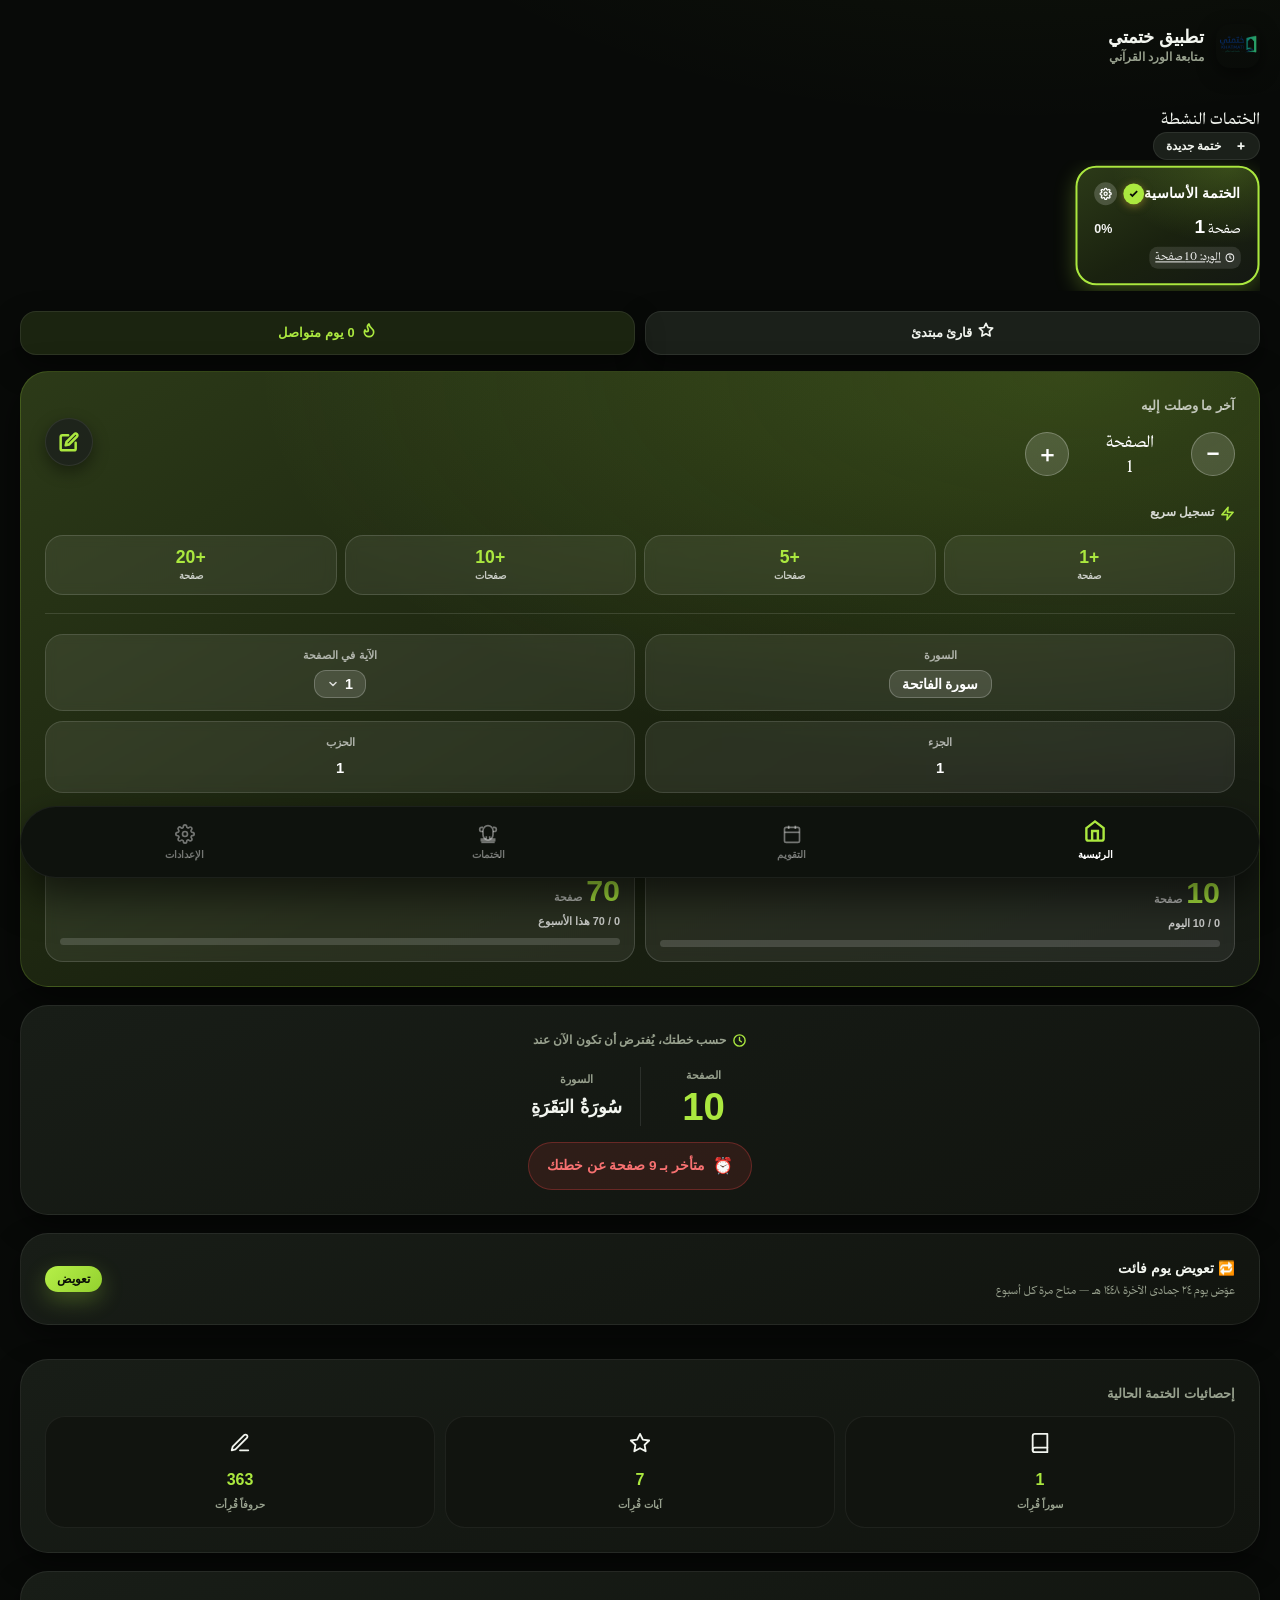
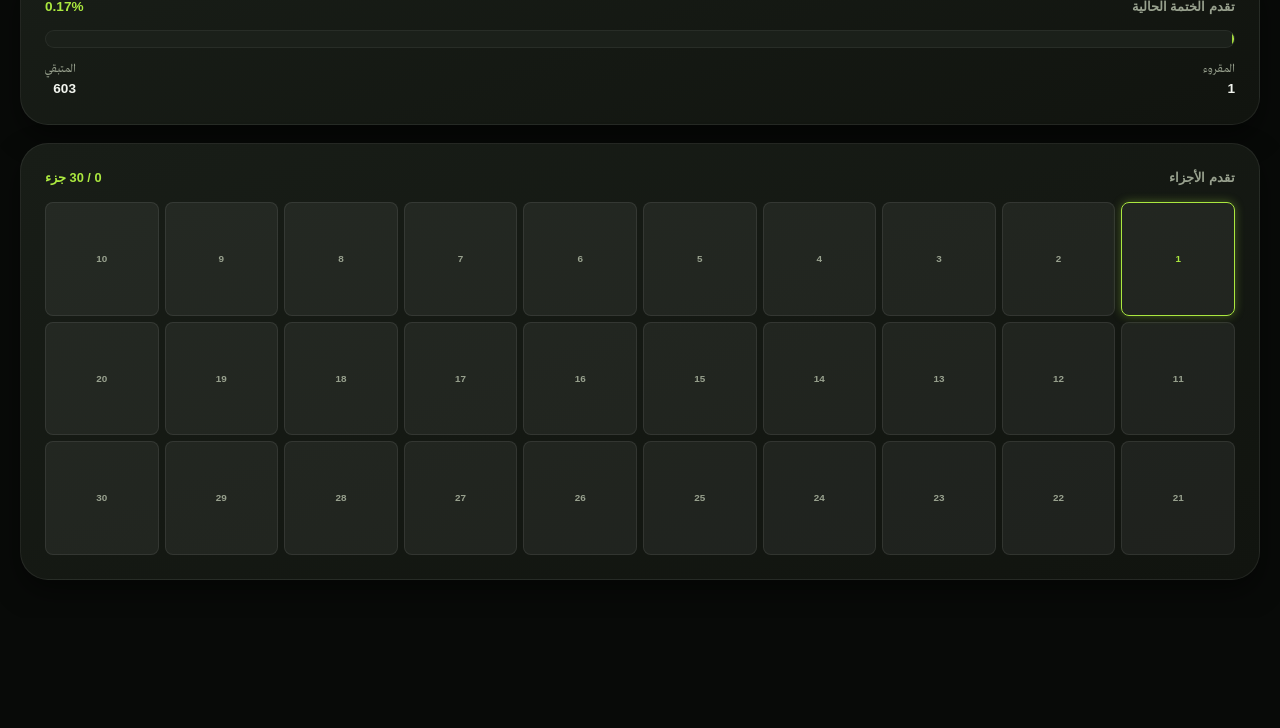
==== commit 7a91a610: "Release 5.8: bundle Thmanyah Serif Text as the app font Four weights ship inside the APK, mapped to " ====
--- a/app/src/main/assets/index.html
+++ b/app/src/main/assets/index.html
@@ -4,10 +4,7 @@
     <meta charset="UTF-8">
     <meta name="viewport" content="width=device-width, initial-scale=1.0, user-scalable=no, viewport-fit=cover">
     <title>ختمتي - متابعة الورد القرآني</title>
-    <!-- Tajawal Arabic Font -->
-    <link rel="preconnect" href="https://fonts.googleapis.com">
-    <link rel="preconnect" href="https://fonts.gstatic.com" crossorigin>
-    <link href="https://fonts.googleapis.com/css2?family=Tajawal:wght@400;500;700;800;900&display=swap" rel="stylesheet">
+    <!-- Thmanyah Serif Text ships inside the APK; see the @font-face block in style.css -->
     <link rel="stylesheet" href="style.css">
 </head>
 <body>
--- a/app/src/main/assets/style.css
+++ b/app/src/main/assets/style.css
@@ -1,3 +1,40 @@
+/* ============================================
+   Thmanyah Serif Text — bundled, not fetched.
+   Four weights so nothing is synthetically bolded, and so the app renders
+   correctly with no connection (the previous webfont came from Google).
+   ============================================ */
+@font-face {
+    font-family: 'Thmanyah';
+    src: url('fonts/thmanyahseriftext-Light.woff2') format('woff2');
+    font-weight: 300;
+    font-style: normal;
+    font-display: swap;
+}
+
+@font-face {
+    font-family: 'Thmanyah';
+    src: url('fonts/thmanyahseriftext-Regular.woff2') format('woff2');
+    font-weight: 400 500;
+    font-style: normal;
+    font-display: swap;
+}
+
+@font-face {
+    font-family: 'Thmanyah';
+    src: url('fonts/thmanyahseriftext-Bold.woff2') format('woff2');
+    font-weight: 600 700;
+    font-style: normal;
+    font-display: swap;
+}
+
+@font-face {
+    font-family: 'Thmanyah';
+    src: url('fonts/thmanyahseriftext-Black.woff2') format('woff2');
+    font-weight: 800 900;
+    font-style: normal;
+    font-display: swap;
+}
+
 /* Custom properties for the new Khatmati brand identity matching the mockup style */
 :root {
     --primary-color: #083264;      /* Deep Navy Blue from logo */
@@ -16,7 +53,7 @@
     --shadow-nav: 0 16px 36px rgba(4, 27, 55, 0.25);
     --glow-gold: 0 4px 15px rgba(212, 175, 55, 0.3);
     --glow-green: 0 4px 15px rgba(19, 157, 98, 0.2);
-    --font-main: 'Tajawal', sans-serif;
+    --font-main: 'Thmanyah', 'Tajawal', sans-serif;
     --transition: all 0.3s cubic-bezier(0.25, 0.8, 0.25, 1);
 }
 
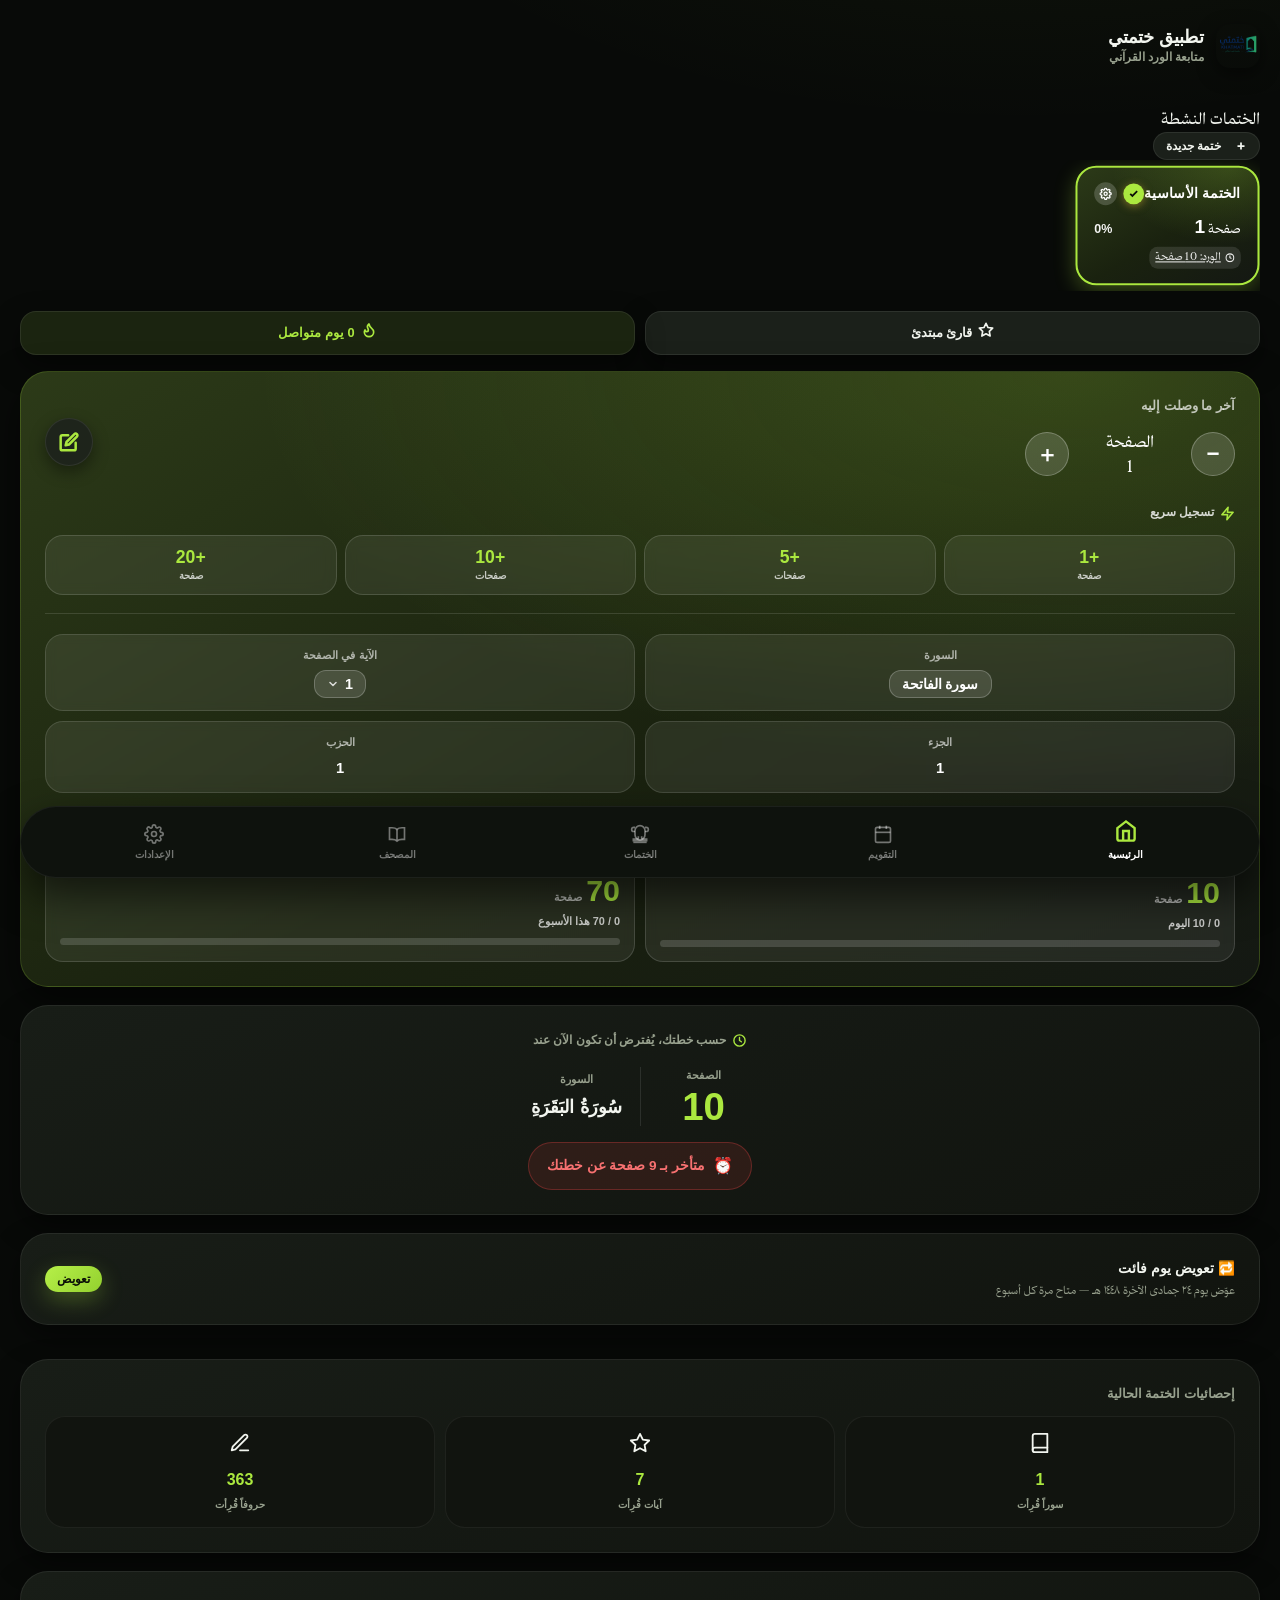
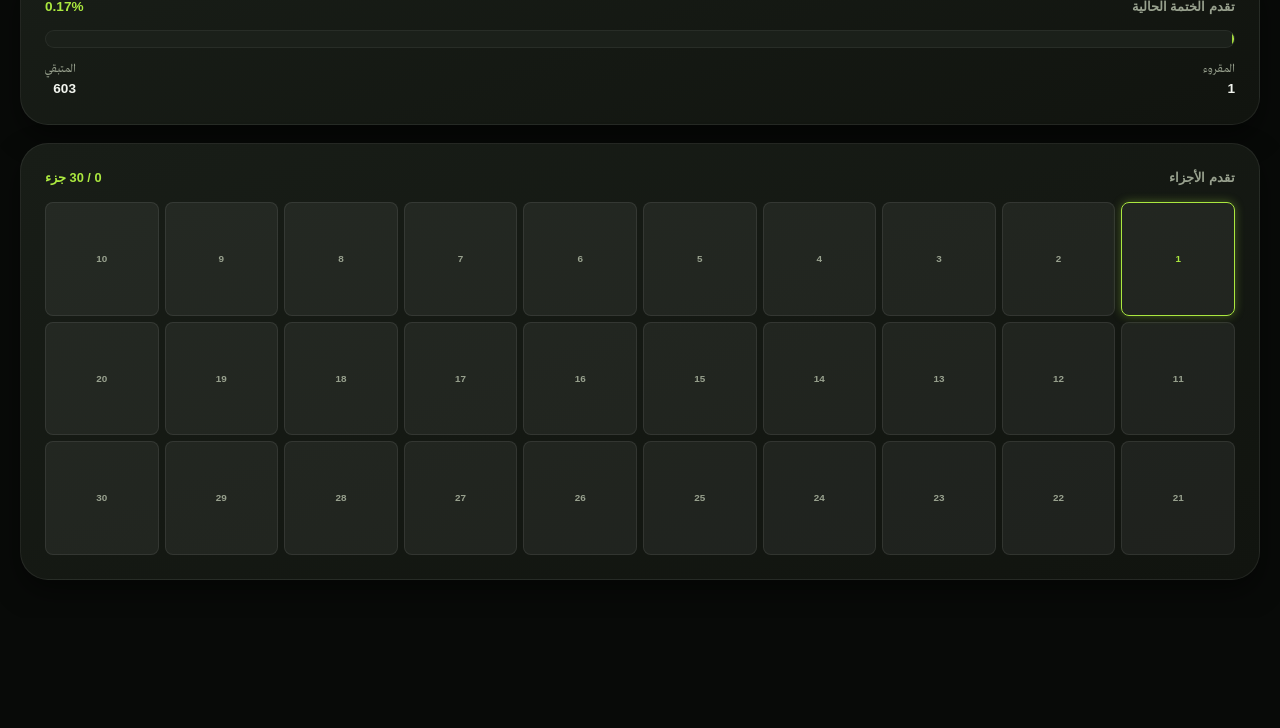
==== commit 5f32687d: "Release 5.9: full mushaf inside the app A new tab after الختمات renders all 604 pages offline. quran" ====
--- a/app/src/main/assets/index.html
+++ b/app/src/main/assets/index.html
@@ -652,6 +652,55 @@
                 </div>
             </section>
 
+            <!-- ===== Mushaf ===== -->
+            <section id="tab-mushaf" class="tab-pane">
+                <div class="mushaf-toolbar">
+                    <div class="mushaf-loc">
+                        <button class="mushaf-jump-btn ripple" id="mushaf-pick-surah">
+                            <span id="mushaf-surah-label">الفاتحة</span>
+                            <svg viewBox="0 0 24 24" width="12" height="12" fill="none" stroke="currentColor" stroke-width="3" stroke-linecap="round" stroke-linejoin="round"><polyline points="6 9 12 15 18 9"></polyline></svg>
+                        </button>
+                        <button class="mushaf-jump-btn ripple" id="mushaf-pick-page">
+                            <span>صفحة <b id="mushaf-page-label">1</b></span>
+                            <svg viewBox="0 0 24 24" width="12" height="12" fill="none" stroke="currentColor" stroke-width="3" stroke-linecap="round" stroke-linejoin="round"><polyline points="6 9 12 15 18 9"></polyline></svg>
+                        </button>
+                    </div>
+                    <div class="mushaf-tools">
+                        <button class="mushaf-tool ripple" id="mushaf-font-dec" aria-label="تصغير الخط">أ−</button>
+                        <button class="mushaf-tool ripple" id="mushaf-font-inc" aria-label="تكبير الخط">أ+</button>
+                        <button class="mushaf-tool ripple" id="mushaf-night-toggle" aria-label="القراءة الليلية">
+                            <svg viewBox="0 0 24 24" width="17" height="17" fill="none" stroke="currentColor" stroke-width="2.2" stroke-linecap="round" stroke-linejoin="round">
+                                <path d="M21 12.79A9 9 0 1 1 11.21 3 7 7 0 0 0 21 12.79z"></path>
+                            </svg>
+                        </button>
+                    </div>
+                </div>
+
+                <div class="mushaf-surface" id="mushaf-surface">
+                    <div class="mushaf-page-head" id="mushaf-page-head"></div>
+                    <div class="mushaf-text" id="mushaf-text"></div>
+                    <div class="mushaf-page-foot"><span id="mushaf-page-foot-num">1</span></div>
+                </div>
+
+                <div class="mushaf-footbar">
+                    <button class="mushaf-nav ripple" id="mushaf-prev" aria-label="الصفحة السابقة">
+                        <svg viewBox="0 0 24 24" width="20" height="20" fill="none" stroke="currentColor" stroke-width="2.6" stroke-linecap="round" stroke-linejoin="round"><polyline points="15 18 9 12 15 6"></polyline></svg>
+                    </button>
+                    <button class="mushaf-save ripple" id="mushaf-save">
+                        <svg viewBox="0 0 24 24" width="17" height="17" fill="none" stroke="currentColor" stroke-width="2.4" stroke-linecap="round" stroke-linejoin="round">
+                            <path d="M19 21H5a2 2 0 0 1-2-2V5a2 2 0 0 1 2-2h11l5 5v11a2 2 0 0 1-2 2z"/>
+                            <polyline points="17 21 17 13 7 13 7 21"/>
+                            <polyline points="7 3 7 8 15 8"/>
+                        </svg>
+                        <span id="mushaf-save-label">حفظ التقدم</span>
+                    </button>
+                    <button class="mushaf-nav ripple" id="mushaf-next" aria-label="الصفحة التالية">
+                        <svg viewBox="0 0 24 24" width="20" height="20" fill="none" stroke="currentColor" stroke-width="2.6" stroke-linecap="round" stroke-linejoin="round"><polyline points="9 18 15 12 9 6"></polyline></svg>
+                    </button>
+                </div>
+                <div class="mushaf-hint" id="mushaf-hint">اضغط على أي آية لتحديد موضع توقفك</div>
+            </section>
+
         </main>
 
         <!-- Bottom Navigation Bar (5 Items) -->
@@ -682,6 +731,13 @@
                 </svg>
                 <span>الختمات</span>
             </button>
+            <button class="nav-item" data-tab="tab-mushaf">
+                <svg viewBox="0 0 24 24" fill="none" stroke="currentColor" stroke-width="2">
+                    <path d="M12 6.5C10.5 5 8.5 4.5 6 4.5H3v14h3c2.5 0 4.5.5 6 2 1.5-1.5 3.5-2 6-2h3v-14h-3c-2.5 0-4.5.5-6 2Z"/>
+                    <path d="M12 6.5v13"/>
+                </svg>
+                <span>المصحف</span>
+            </button>
             <button class="nav-item" data-tab="tab-settings">
                 <svg viewBox="0 0 24 24" fill="none" stroke="currentColor" stroke-width="2">
                     <circle cx="12" cy="12" r="3"/>
@@ -865,6 +921,8 @@
 
     <!-- Application JavaScript -->
     <script src="quran_pages.js"></script>
+    <script src="quran_text.js"></script>
     <script src="app.js"></script>
+    <script src="mushaf.js"></script>
 </body>
 </html>
--- a/app/src/main/assets/style.css
+++ b/app/src/main/assets/style.css
@@ -2446,3 +2446,267 @@
     opacity: 1;
     transform: translate(-50%, 0);
 }
+
+/* ============================================
+   Mushaf reader
+   ============================================ */
+
+/* Five tabs now share the bar, so the labels must not wrap. */
+.nav-item span { white-space: nowrap; }
+
+#tab-mushaf.tab-pane.active {
+    display: flex;
+    flex-direction: column;
+    /* Fill the viewport minus the floating nav bar, so the page body is the
+       only thing that scrolls and the toolbar stays put. */
+    height: calc(100vh - 130px);
+}
+
+.mushaf-toolbar {
+    display: flex;
+    align-items: center;
+    justify-content: space-between;
+    gap: 8px;
+    margin-bottom: 10px;
+}
+
+.mushaf-loc { display: flex; gap: 6px; flex: 1; min-width: 0; }
+
+.mushaf-jump-btn {
+    display: inline-flex;
+    align-items: center;
+    gap: 5px;
+    padding: 8px 12px;
+    border-radius: 14px;
+    border: 1px solid var(--border-color);
+    background: var(--card-bg);
+    color: var(--text-color);
+    font-family: var(--font-main);
+    font-size: 0.8rem;
+    font-weight: 700;
+    cursor: pointer;
+    max-width: 100%;
+    overflow: hidden;
+    white-space: nowrap;
+}
+
+.mushaf-jump-btn b { color: var(--accent-color); }
+.mushaf-jump-btn svg { flex-shrink: 0; opacity: 0.5; }
+
+.mushaf-tools { display: flex; gap: 6px; }
+
+.mushaf-tool {
+    width: 38px;
+    height: 38px;
+    display: flex;
+    align-items: center;
+    justify-content: center;
+    border-radius: 12px;
+    border: 1px solid var(--border-color);
+    background: var(--card-bg);
+    color: var(--text-color);
+    font-family: var(--font-main);
+    font-size: 0.82rem;
+    font-weight: 700;
+    cursor: pointer;
+}
+
+.mushaf-tool.on {
+    background: var(--accent-color);
+    border-color: var(--accent-color);
+    color: #fff;
+}
+
+/* ---------- The page ---------- */
+
+.mushaf-surface {
+    flex: 1;
+    min-height: 0;
+    overflow-y: auto;
+    background: var(--card-bg);
+    border: 1px solid var(--border-color);
+    border-radius: 22px;
+    padding: 16px 18px 10px;
+    box-shadow: var(--shadow-soft);
+    display: flex;
+    flex-direction: column;
+}
+
+.mushaf-page-head {
+    display: flex;
+    justify-content: space-between;
+    font-size: 0.7rem;
+    font-weight: 700;
+    color: var(--text-muted);
+    padding-bottom: 8px;
+    border-bottom: 1px solid var(--border-color);
+    margin-bottom: 12px;
+}
+
+.mushaf-text {
+    flex: 1;
+    /* Deliberately NOT var(--font-main): the Uthmani text carries rare Quranic
+       marks (small high seen, sajdah, waqf signs) that a general text face may
+       not cover, and a missing glyph in the Quran is not an acceptable
+       trade for a consistent look. The system naskh faces cover them. */
+    font-family: 'Noto Naskh Arabic', 'Traditional Arabic', 'Amiri', 'Scheherazade New', serif;
+    font-size: 1.7rem;          /* replaced inline by the A−/A+ control */
+    line-height: 2.15;
+    text-align: justify;
+    text-align-last: center;
+    color: var(--text-color);
+    word-spacing: 0.05em;
+}
+
+.mushaf-run { margin: 0 0 4px; }
+
+.mushaf-surah-title {
+    margin: 14px 0 6px;
+    padding: 8px 12px;
+    border-radius: 14px;
+    text-align: center;
+    font-size: 0.95rem;
+    font-weight: 800;
+    color: var(--accent-color);
+    background: var(--accent-light);
+    border: 1px solid rgba(19, 157, 98, 0.18);
+}
+
+.mushaf-surah-title:first-child { margin-top: 0; }
+
+.mushaf-basmala {
+    font-family: 'Noto Naskh Arabic', 'Traditional Arabic', 'Amiri', serif;
+    text-align: center;
+    font-size: 1.05rem;
+    color: var(--text-muted);
+    margin-bottom: 10px;
+}
+
+.mushaf-ayah {
+    cursor: pointer;
+    border-radius: 6px;
+    /* Keeps a highlight readable when an ayah wraps across lines. */
+    box-decoration-break: clone;
+    -webkit-box-decoration-break: clone;
+}
+
+.mushaf-ayah.selected {
+    background: rgba(19, 157, 98, 0.16);
+    box-shadow: 0 0 0 1px rgba(19, 157, 98, 0.35);
+}
+
+.mushaf-ayah-num {
+    display: inline-block;
+    min-width: 1.5em;
+    padding: 0 0.15em;
+    font-size: 0.62em;
+    font-weight: 700;
+    color: var(--accent-color);
+    border: 1px solid rgba(19, 157, 98, 0.35);
+    border-radius: 50%;
+    text-align: center;
+    line-height: 1.5;
+    vertical-align: middle;
+}
+
+.mushaf-page-foot {
+    text-align: center;
+    font-size: 0.8rem;
+    font-weight: 700;
+    color: var(--text-muted);
+    padding-top: 8px;
+    margin-top: 8px;
+    border-top: 1px solid var(--border-color);
+}
+
+/* ---------- Footer controls ---------- */
+
+.mushaf-footbar {
+    display: flex;
+    align-items: center;
+    gap: 8px;
+    margin-top: 10px;
+}
+
+.mushaf-nav {
+    width: 46px;
+    height: 46px;
+    flex-shrink: 0;
+    display: flex;
+    align-items: center;
+    justify-content: center;
+    border-radius: 15px;
+    border: 1px solid var(--border-color);
+    background: var(--card-bg);
+    color: var(--text-color);
+    cursor: pointer;
+}
+
+.mushaf-save {
+    flex: 1;
+    height: 46px;
+    display: flex;
+    align-items: center;
+    justify-content: center;
+    gap: 7px;
+    border: none;
+    border-radius: 15px;
+    background: var(--accent-color);
+    color: #fff;
+    font-family: var(--font-main);
+    font-size: 0.9rem;
+    font-weight: 700;
+    cursor: pointer;
+    box-shadow: var(--glow-green);
+}
+
+.mushaf-hint {
+    text-align: center;
+    font-size: 0.72rem;
+    color: var(--text-muted);
+    margin-top: 7px;
+}
+
+/* ---------- Night reading ----------
+   Scoped to the reader only: the rest of the app keeps its own theme, and
+   these override the light-mode variables the surface inherits. */
+
+#tab-mushaf.night .mushaf-surface {
+    background: #10161b;
+    border-color: rgba(255, 255, 255, 0.08);
+}
+
+#tab-mushaf.night .mushaf-text { color: #E8EDE6; }
+#tab-mushaf.night .mushaf-page-head,
+#tab-mushaf.night .mushaf-page-foot { color: #8c968d; border-color: rgba(255, 255, 255, 0.08); }
+#tab-mushaf.night .mushaf-basmala { color: #9aa79b; }
+
+#tab-mushaf.night .mushaf-surah-title {
+    color: #7BD8A6;
+    background: rgba(123, 216, 166, 0.10);
+    border-color: rgba(123, 216, 166, 0.22);
+}
+
+#tab-mushaf.night .mushaf-ayah-num {
+    color: #7BD8A6;
+    border-color: rgba(123, 216, 166, 0.4);
+}
+
+#tab-mushaf.night .mushaf-ayah.selected {
+    background: rgba(123, 216, 166, 0.18);
+    box-shadow: 0 0 0 1px rgba(123, 216, 166, 0.45);
+}
+
+#tab-mushaf.night .mushaf-jump-btn,
+#tab-mushaf.night .mushaf-tool,
+#tab-mushaf.night .mushaf-nav {
+    background: #10161b;
+    border-color: rgba(255, 255, 255, 0.10);
+    color: #E8EDE6;
+}
+
+#tab-mushaf.night .mushaf-tool.on {
+    background: #7BD8A6;
+    border-color: #7BD8A6;
+    color: #0b1016;
+}
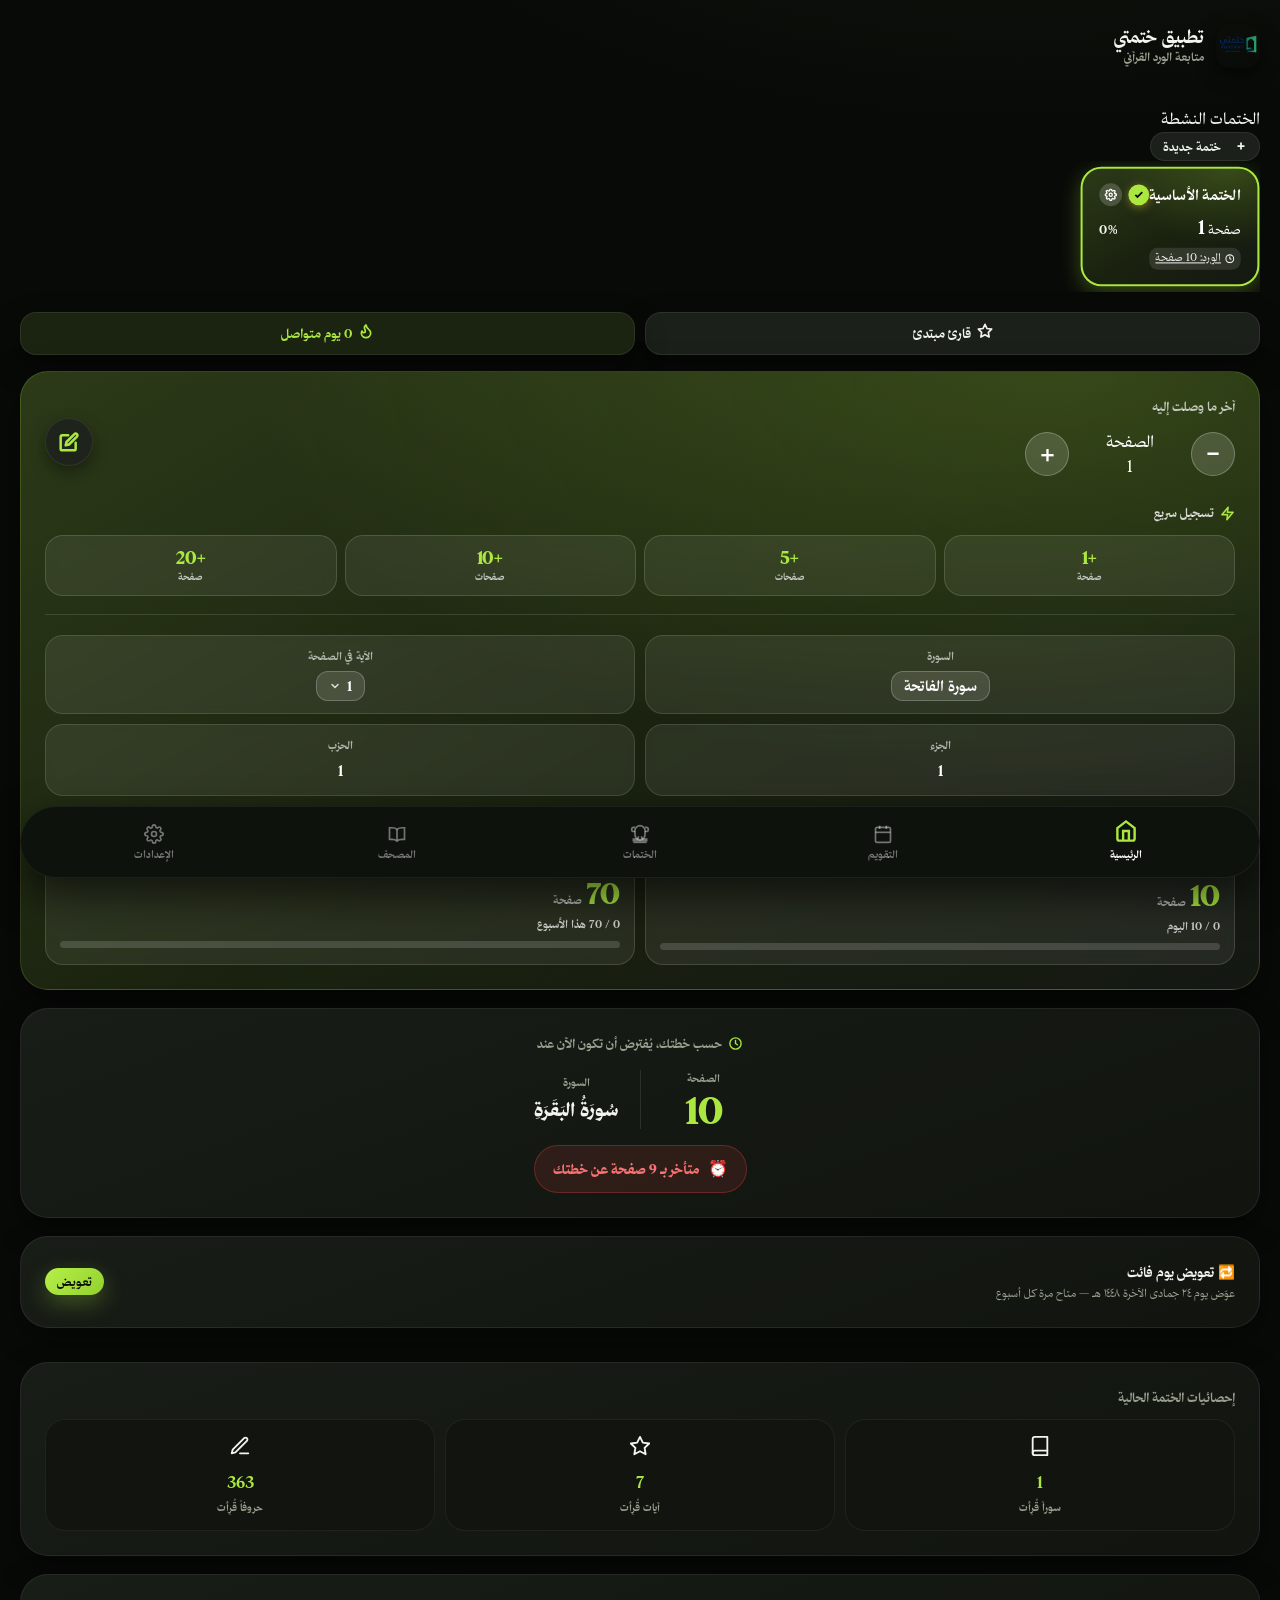
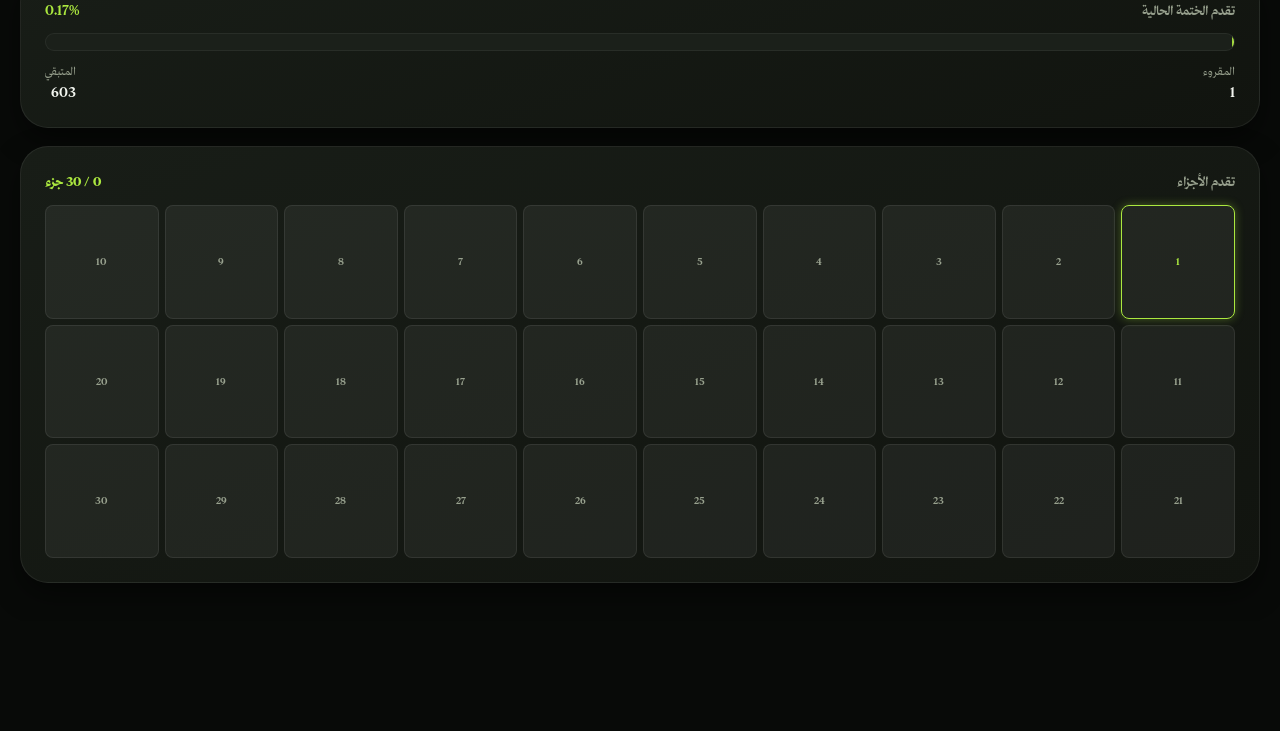
==== commit ad8bbc2b: "Release 6.1: fonts were never loading; embed them The mushaf font was not being applied at all — the" ====
--- a/app/src/main/assets/index.html
+++ b/app/src/main/assets/index.html
@@ -4,7 +4,8 @@
     <meta charset="UTF-8">
     <meta name="viewport" content="width=device-width, initial-scale=1.0, user-scalable=no, viewport-fit=cover">
     <title>ختمتي - متابعة الورد القرآني</title>
-    <!-- Thmanyah Serif Text ships inside the APK; see the @font-face block in style.css -->
+    <!-- Fonts are embedded as data: URIs — a file:// page cannot fetch them by url() -->
+    <link rel="stylesheet" href="fonts.css">
     <link rel="stylesheet" href="style.css">
 </head>
 <body>
@@ -679,7 +680,6 @@
                 <div class="mushaf-surface" id="mushaf-surface">
                     <div class="mushaf-page-head" id="mushaf-page-head"></div>
                     <div class="mushaf-text" id="mushaf-text"></div>
-                    <div class="mushaf-page-foot"><span id="mushaf-page-foot-num">1</span></div>
                 </div>
 
                 <div class="mushaf-footbar">
--- a/app/src/main/assets/fonts.css
+++ b/app/src/main/assets/fonts.css
@@ -0,0 +1,51 @@
+/* ============================================================
+   Bundled fonts, embedded rather than linked.
+   ------------------------------------------------------------
+   The WebView loads the app from file:///android_asset/, and a
+   font fetched by url() from that origin is treated as a
+   cross-origin request and dropped — the text silently fell back
+   to a system face. Serving the app over a custom origin would
+   fix it too, but that moves localStorage to a new origin and
+   every user's reading history with it, so the bytes go inline.
+   Generated file: do not hand-edit.
+   ============================================================ */
+
+@font-face {
+    font-family: 'UthmanicHafs';
+    src: url([data-uri]) format('woff2');
+    font-weight: 400;
+    font-style: normal;
+    font-display: block;
+}
+
+@font-face {
+    font-family: 'Thmanyah';
+    src: url([data-uri]) format('woff2');
+    font-weight: 300;
+    font-style: normal;
+    font-display: block;
+}
+
+@font-face {
+    font-family: 'Thmanyah';
+    src: url([data-uri]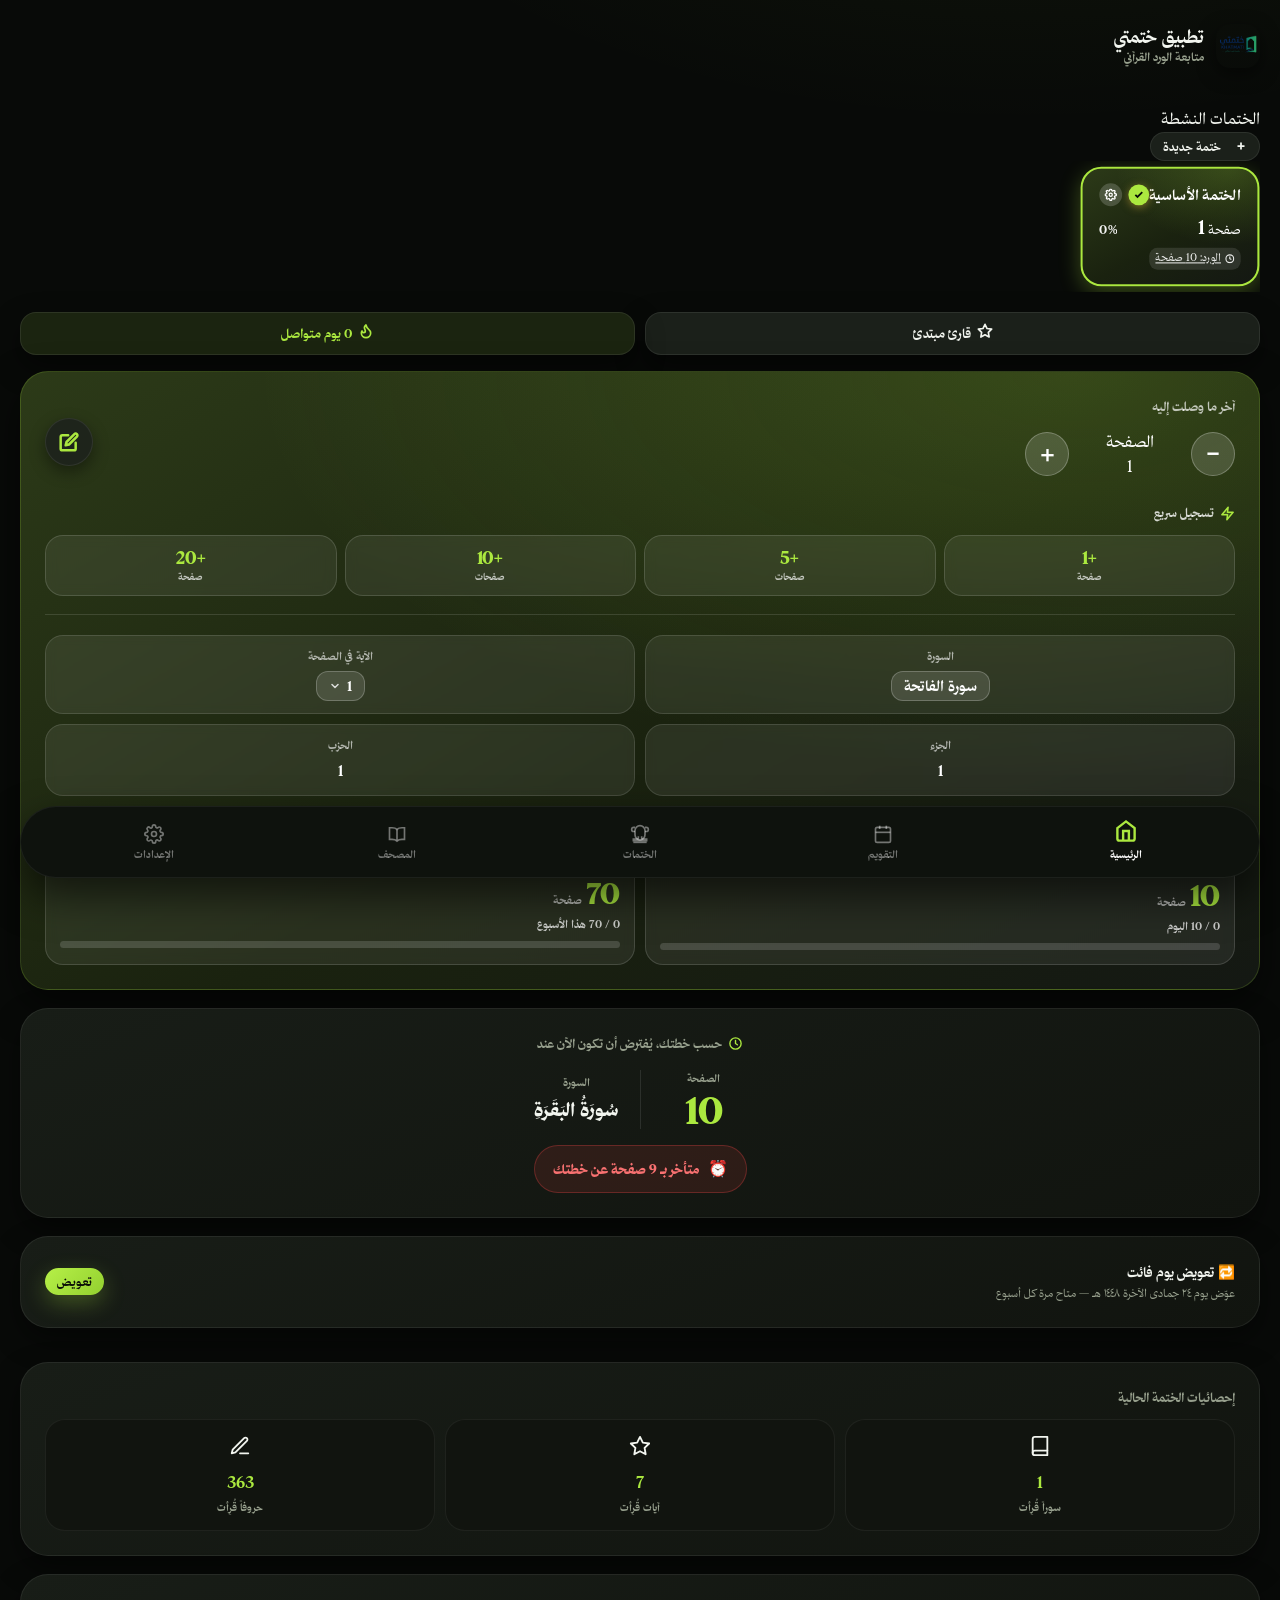
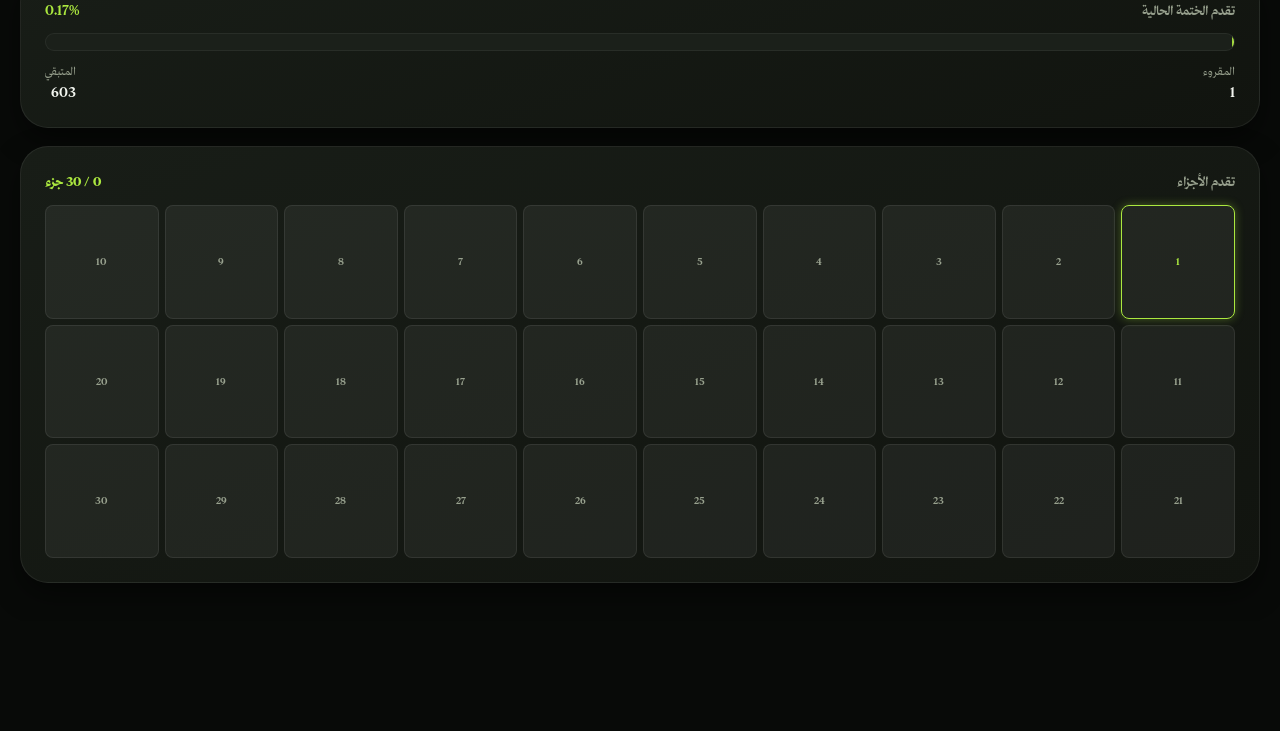
==== commit d1af6892: "Release 6.9: link to an installed Quran app instead of rendering one Every attempt to render the mus" ====
--- a/app/src/main/assets/index.html
+++ b/app/src/main/assets/index.html
@@ -4,8 +4,7 @@
     <meta charset="UTF-8">
     <meta name="viewport" content="width=device-width, initial-scale=1.0, user-scalable=no, viewport-fit=cover">
     <title>ختمتي - متابعة الورد القرآني</title>
-    <!-- Fonts are embedded as data: URIs — a file:// page cannot fetch them by url() -->
-    <link rel="stylesheet" href="fonts.css">
+    <script src="fonts.js"></script>
     <link rel="stylesheet" href="style.css">
 </head>
 <body>
@@ -651,54 +650,6 @@
                     </button>
                     <span class="setting-desc" id="update-status" style="display:block; margin-top:8px;"></span>
                 </div>
-            </section>
-
-            <!-- ===== Mushaf ===== -->
-            <section id="tab-mushaf" class="tab-pane">
-                <div class="mushaf-toolbar">
-                    <div class="mushaf-loc">
-                        <button class="mushaf-jump-btn ripple" id="mushaf-pick-surah">
-                            <span id="mushaf-surah-label">الفاتحة</span>
-                            <svg viewBox="0 0 24 24" width="12" height="12" fill="none" stroke="currentColor" stroke-width="3" stroke-linecap="round" stroke-linejoin="round"><polyline points="6 9 12 15 18 9"></polyline></svg>
-                        </button>
-                        <button class="mushaf-jump-btn ripple" id="mushaf-pick-page">
-                            <span>صفحة <b id="mushaf-page-label">1</b></span>
-                            <svg viewBox="0 0 24 24" width="12" height="12" fill="none" stroke="currentColor" stroke-width="3" stroke-linecap="round" stroke-linejoin="round"><polyline points="6 9 12 15 18 9"></polyline></svg>
-                        </button>
-                    </div>
-                    <div class="mushaf-tools">
-                        <button class="mushaf-tool ripple" id="mushaf-font-dec" aria-label="تصغير الخط">أ−</button>
-                        <button class="mushaf-tool ripple" id="mushaf-font-inc" aria-label="تكبير الخط">أ+</button>
-                        <button class="mushaf-tool ripple" id="mushaf-night-toggle" aria-label="القراءة الليلية">
-                            <svg viewBox="0 0 24 24" width="17" height="17" fill="none" stroke="currentColor" stroke-width="2.2" stroke-linecap="round" stroke-linejoin="round">
-                                <path d="M21 12.79A9 9 0 1 1 11.21 3 7 7 0 0 0 21 12.79z"></path>
-                            </svg>
-                        </button>
-                    </div>
-                </div>
-
-                <div class="mushaf-surface" id="mushaf-surface">
-                    <div class="mushaf-page-head" id="mushaf-page-head"></div>
-                    <div class="mushaf-text" id="mushaf-text"></div>
-                </div>
-
-                <div class="mushaf-footbar">
-                    <button class="mushaf-nav ripple" id="mushaf-prev" aria-label="الصفحة السابقة">
-                        <svg viewBox="0 0 24 24" width="20" height="20" fill="none" stroke="currentColor" stroke-width="2.6" stroke-linecap="round" stroke-linejoin="round"><polyline points="15 18 9 12 15 6"></polyline></svg>
-                    </button>
-                    <button class="mushaf-save ripple" id="mushaf-save">
-                        <svg viewBox="0 0 24 24" width="17" height="17" fill="none" stroke="currentColor" stroke-width="2.4" stroke-linecap="round" stroke-linejoin="round">
-                            <path d="M19 21H5a2 2 0 0 1-2-2V5a2 2 0 0 1 2-2h11l5 5v11a2 2 0 0 1-2 2z"/>
-                            <polyline points="17 21 17 13 7 13 7 21"/>
-                            <polyline points="7 3 7 8 15 8"/>
-                        </svg>
-                        <span id="mushaf-save-label">حفظ التقدم</span>
-                    </button>
-                    <button class="mushaf-nav ripple" id="mushaf-next" aria-label="الصفحة التالية">
-                        <svg viewBox="0 0 24 24" width="20" height="20" fill="none" stroke="currentColor" stroke-width="2.6" stroke-linecap="round" stroke-linejoin="round"><polyline points="9 18 15 12 9 6"></polyline></svg>
-                    </button>
-                </div>
-                <div class="mushaf-hint" id="mushaf-hint">اضغط على أي آية لتحديد موضع توقفك</div>
             </section>
 
         </main>
@@ -794,6 +745,28 @@
             </div>
         </div>
 
+        <!-- Modal 2b: Save progress after reading in the linked Quran app.
+             Reading itself happens in that app now, not here, so this is the
+             one thing we still need from the user afterward: which page they
+             reached. -->
+        <div class="modal-overlay" id="modal-save-progress">
+            <div class="modal-card">
+                <div class="modal-title">أين توقفت؟</div>
+                <div class="modal-body">
+                    <p class="modal-desc">حدّث رقم الصفحة التي وصلت إليها في تطبيق المصحف:</p>
+                    <div class="input-container">
+                        <input type="number" id="input-save-progress-page" min="1" max="604" placeholder="رقم الصفحة">
+                        <span class="input-suffix">صفحة</span>
+                    </div>
+                    <div class="error-msg" id="save-progress-error-msg">أدخل رقم صفحة صحيح بين ١ و٦٠٤</div>
+                </div>
+                <div class="modal-actions">
+                    <button class="btn btn-secondary" id="btn-close-save-progress-modal">لاحقاً</button>
+                    <button class="btn btn-primary" id="btn-save-progress-confirm">حفظ</button>
+                </div>
+            </div>
+        </div>
+
         <!-- Modal 3: Add New Khatmah -->
         <div class="modal-overlay" id="modal-add-khatmah">
             <div class="modal-card">
@@ -921,8 +894,6 @@
 
     <!-- Application JavaScript -->
     <script src="quran_pages.js"></script>
-    <script src="quran_text.js"></script>
     <script src="app.js"></script>
-    <script src="mushaf.js"></script>
 </body>
 </html>
--- a/app/src/main/assets/style.css
+++ b/app/src/main/assets/style.css
@@ -2414,262 +2414,3 @@
     opacity: 1;
     transform: translate(-50%, 0);
 }
-
-
-/* ============================================
-   Mushaf reader
-   ============================================ */
-
-/* The mushaf script itself: KFGQPC Uthmanic Hafs, the face most mushaf apps
-   use. It covers every codepoint in the text — including the waqf and sajdah
-   marks a general Arabic font drops — and draws U+06DD as the real ayah
-   ornament, so the ayah number needs no styling of its own. */
-/* Five tabs now share the bar, so the labels must not wrap. */
-.nav-item span { white-space: nowrap; }
-
-/* ---------- Full-screen reading ----------
-   The reader takes over the whole window and leaves only the floating nav
-   bar. .app-content's own padding and scrolling would fight that, so while
-   the mushaf is open the body owns the layout instead. */
-body.reading .app-header { display: none; }
-
-body.reading .app-content {
-    padding: 0;
-    overflow: hidden;
-}
-
-#tab-mushaf.tab-pane.active {
-    display: flex;
-    flex-direction: column;
-    position: fixed;
-    inset: 0;
-    z-index: 50;
-    /* Clear the floating nav bar (72px tall, 22px from the bottom). */
-    padding: 0 0 104px;
-    background: var(--mushaf-bg);
-    animation: none;
-}
-
-/* Day and night are one switch over the whole surface, not just the page,
-   so no strip of the old theme shows through at the edges. */
-#tab-mushaf {
-    --mushaf-bg: #FFFFFF;
-    --mushaf-ink: #14181C;
-    --mushaf-muted: #8A9299;
-    --mushaf-line: rgba(0, 0, 0, 0.08);
-    --mushaf-accent: #139D62;
-    --mushaf-chip: #F4F6FA;
-}
-
-#tab-mushaf.night {
-    --mushaf-bg: #000000;
-    --mushaf-ink: #F2F4F1;
-    --mushaf-muted: #7C857E;
-    --mushaf-line: rgba(255, 255, 255, 0.10);
-    --mushaf-accent: #7BD8A6;
-    --mushaf-chip: #12171A;
-}
-
-/* ---------- Top bar ---------- */
-
-.mushaf-toolbar {
-    display: flex;
-    align-items: center;
-    justify-content: space-between;
-    gap: 8px;
-    padding: 14px 14px 10px;
-    flex-shrink: 0;
-}
-
-.mushaf-loc { display: flex; gap: 6px; min-width: 0; }
-
-.mushaf-jump-btn {
-    display: inline-flex;
-    align-items: center;
-    gap: 5px;
-    padding: 7px 11px;
-    border-radius: 12px;
-    border: 1px solid var(--mushaf-line);
-    background: var(--mushaf-chip);
-    color: var(--mushaf-ink);
-    font-family: var(--font-main);
-    font-size: 0.78rem;
-    font-weight: 700;
-    cursor: pointer;
-    white-space: nowrap;
-    overflow: hidden;
-}
-
-.mushaf-jump-btn b { color: var(--mushaf-accent); }
-.mushaf-jump-btn svg { flex-shrink: 0; opacity: 0.45; }
-
-.mushaf-tools { display: flex; gap: 6px; }
-
-.mushaf-tool {
-    width: 36px;
-    height: 36px;
-    display: flex;
-    align-items: center;
-    justify-content: center;
-    border-radius: 11px;
-    border: 1px solid var(--mushaf-line);
-    background: var(--mushaf-chip);
-    color: var(--mushaf-ink);
-    font-family: var(--font-main);
-    font-size: 0.8rem;
-    font-weight: 700;
-    cursor: pointer;
-}
-
-.mushaf-tool.on {
-    background: var(--mushaf-accent);
-    border-color: var(--mushaf-accent);
-    color: var(--mushaf-bg);
-}
-
-/* ---------- The page ---------- */
-
-.mushaf-surface {
-    flex: 1;
-    min-height: 0;
-    overflow-y: auto;
-    padding: 0 16px;
-    display: flex;
-    flex-direction: column;
-    background: var(--mushaf-bg);
-}
-
-/* The running head a mushaf prints: juz on one side, surah on the other. */
-.mushaf-page-head {
-    display: flex;
-    justify-content: space-between;
-    align-items: center;
-    font-family: var(--font-main);
-    font-size: 0.7rem;
-    font-weight: 700;
-    color: var(--mushaf-muted);
-    padding: 4px 2px 8px;
-    border-bottom: 1px solid var(--mushaf-line);
-    margin-bottom: 14px;
-    flex-shrink: 0;
-}
-
-.mushaf-text {
-    flex: 1;
-    font-family: 'UthmanicHafs', 'Noto Naskh Arabic', 'Traditional Arabic', serif;
-    font-size: 1.35rem;         /* replaced inline by the أ− / أ+ control */
-    line-height: 2.0;
-    text-align: justify;
-    text-align-last: center;
-    color: var(--mushaf-ink);
-}
-
-/* Justification stretches the gaps between words; at a large size, with few
-   words on a line, that reads as the text falling apart. Capping the stretch
-   keeps the lines even the way a printed page does. */
-.mushaf-run {
-    text-justify: inter-word;
-    word-spacing: normal;
-}
-
-.mushaf-run { margin: 0 0 2px; }
-
-/* Surah heading in the framed band mushaf pages use. */
-.mushaf-surah-title {
-    font-family: var(--font-main);
-    margin: 16px 0 8px;
-    padding: 9px 12px;
-    border: 1px solid var(--mushaf-line);
-    border-radius: 10px;
-    text-align: center;
-    font-size: 0.92rem;
-    font-weight: 800;
-    color: var(--mushaf-accent);
-    background: var(--mushaf-chip);
-}
-
-.mushaf-surah-title:first-child { margin-top: 0; }
-
-.mushaf-basmala {
-    font-family: 'UthmanicHafs', 'Noto Naskh Arabic', serif;
-    text-align: center;
-    font-size: 0.85em;
-    color: var(--mushaf-ink);
-    margin: 4px 0 10px;
-}
-
-.mushaf-ayah {
-    cursor: pointer;
-    border-radius: 5px;
-    /* Keeps a highlight readable when an ayah wraps across lines. */
-    box-decoration-break: clone;
-    -webkit-box-decoration-break: clone;
-}
-
-.mushaf-ayah.selected {
-    background: color-mix(in srgb, var(--mushaf-accent) 20%, transparent);
-    box-shadow: 0 0 0 1px var(--mushaf-accent);
-}
-
-/* ---------- Bottom controls ---------- */
-
-.mushaf-footbar {
-    display: flex;
-    align-items: center;
-    gap: 8px;
-    padding: 10px 14px 0;
-    flex-shrink: 0;
-}
-
-.mushaf-nav {
-    width: 44px;
-    height: 44px;
-    flex-shrink: 0;
-    display: flex;
-    align-items: center;
-    justify-content: center;
-    border-radius: 14px;
-    border: 1px solid var(--mushaf-line);
-    background: var(--mushaf-chip);
-    color: var(--mushaf-ink);
-    cursor: pointer;
-}
-
-/* Glass, in the app's own accent rather than a solid slab of green. */
-.mushaf-save {
-    flex: 1;
-    height: 44px;
-    display: flex;
-    align-items: center;
-    justify-content: center;
-    gap: 7px;
-    border-radius: 14px;
-    background: color-mix(in srgb, var(--accent-color) 16%, transparent);
-    border: 1px solid color-mix(in srgb, var(--accent-color) 45%, transparent);
-    -webkit-backdrop-filter: blur(12px);
-    backdrop-filter: blur(12px);
-    color: var(--accent-color);
-    font-family: var(--font-main);
-    font-size: 0.88rem;
-    font-weight: 700;
-    cursor: pointer;
-}
-
-#tab-mushaf.night .mushaf-save {
-    background: color-mix(in srgb, var(--mushaf-accent) 14%, transparent);
-    border-color: color-mix(in srgb, var(--mushaf-accent) 40%, transparent);
-    color: var(--mushaf-accent);
-}
-
-/* The floating "القرآن" shortcut opens an external Quran app — pointless on
-   top of the reader, where it also covered the save button. */
-body.reading .floating-quran-btn { display: none !important; }
-
-.mushaf-hint {
-    font-family: var(--font-main);
-    text-align: center;
-    font-size: 0.7rem;
-    color: var(--mushaf-muted);
-    padding: 6px 0 0;
-    flex-shrink: 0;
-}
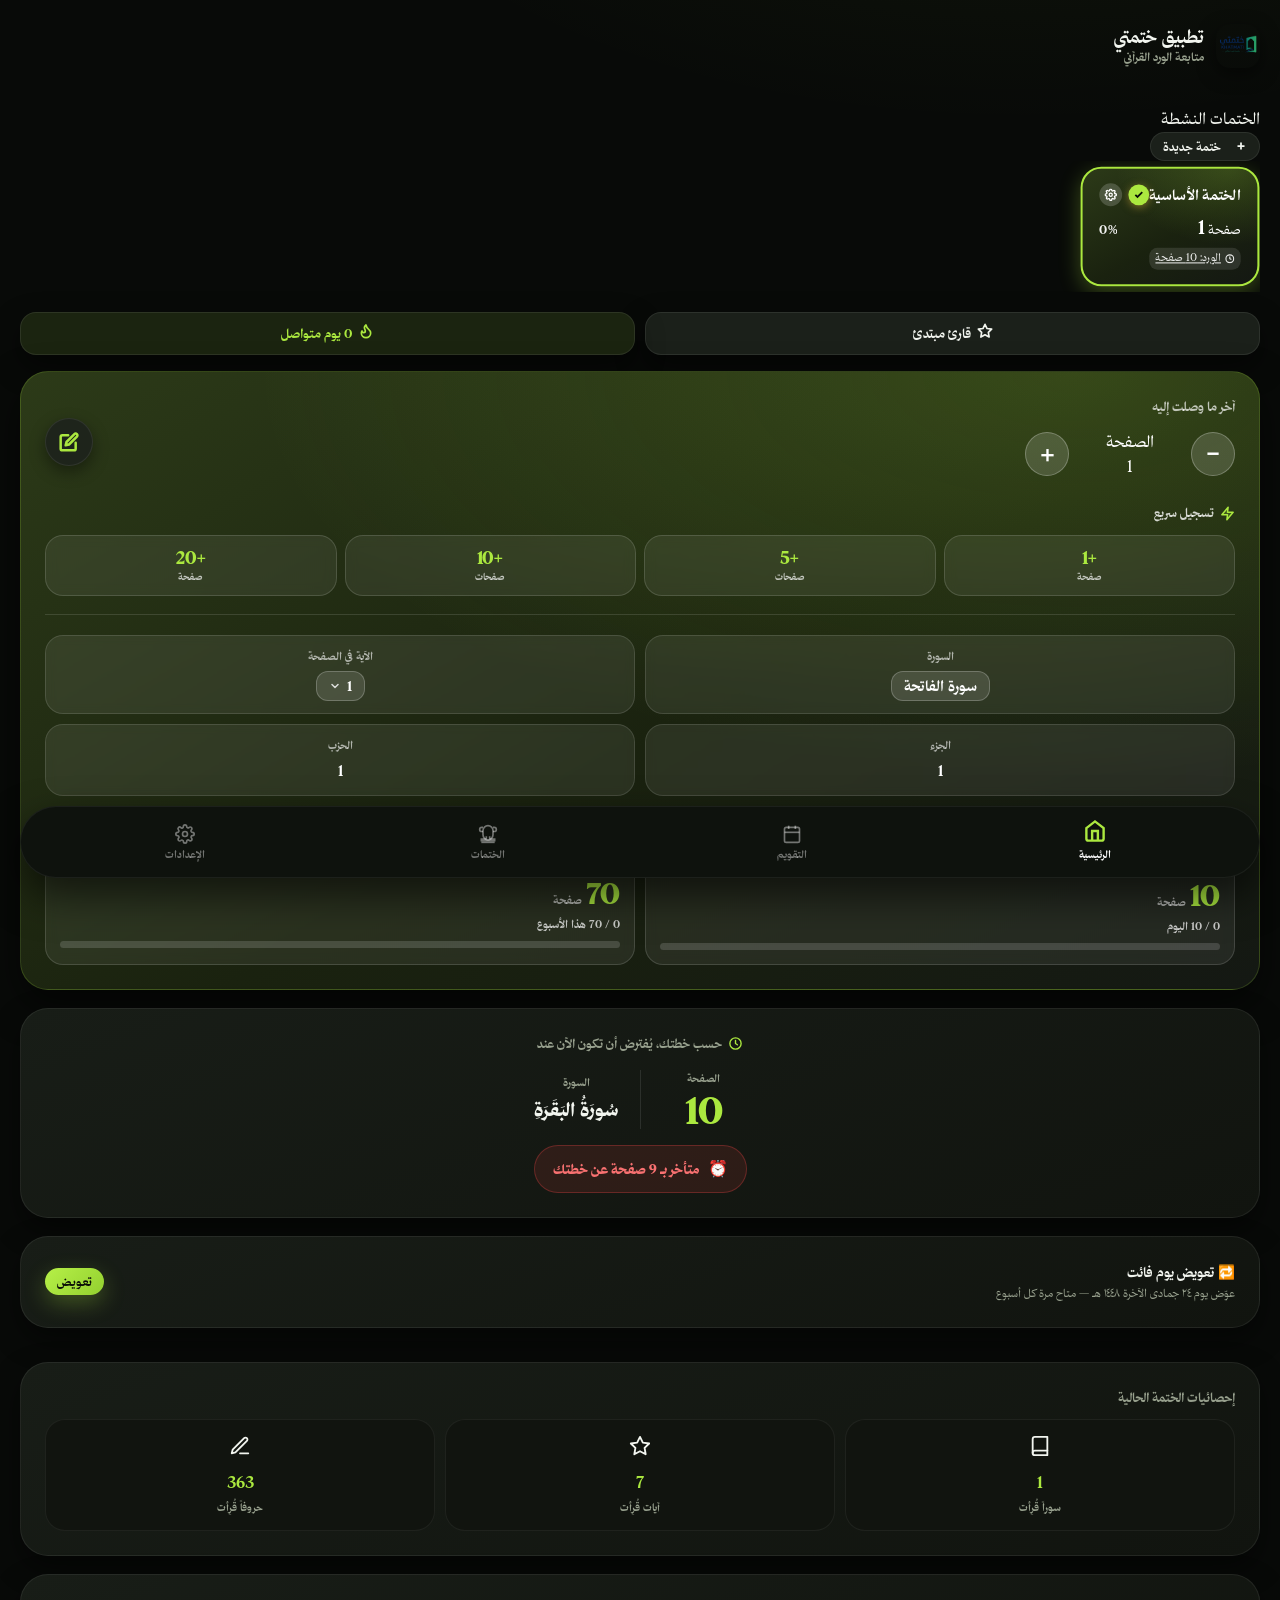
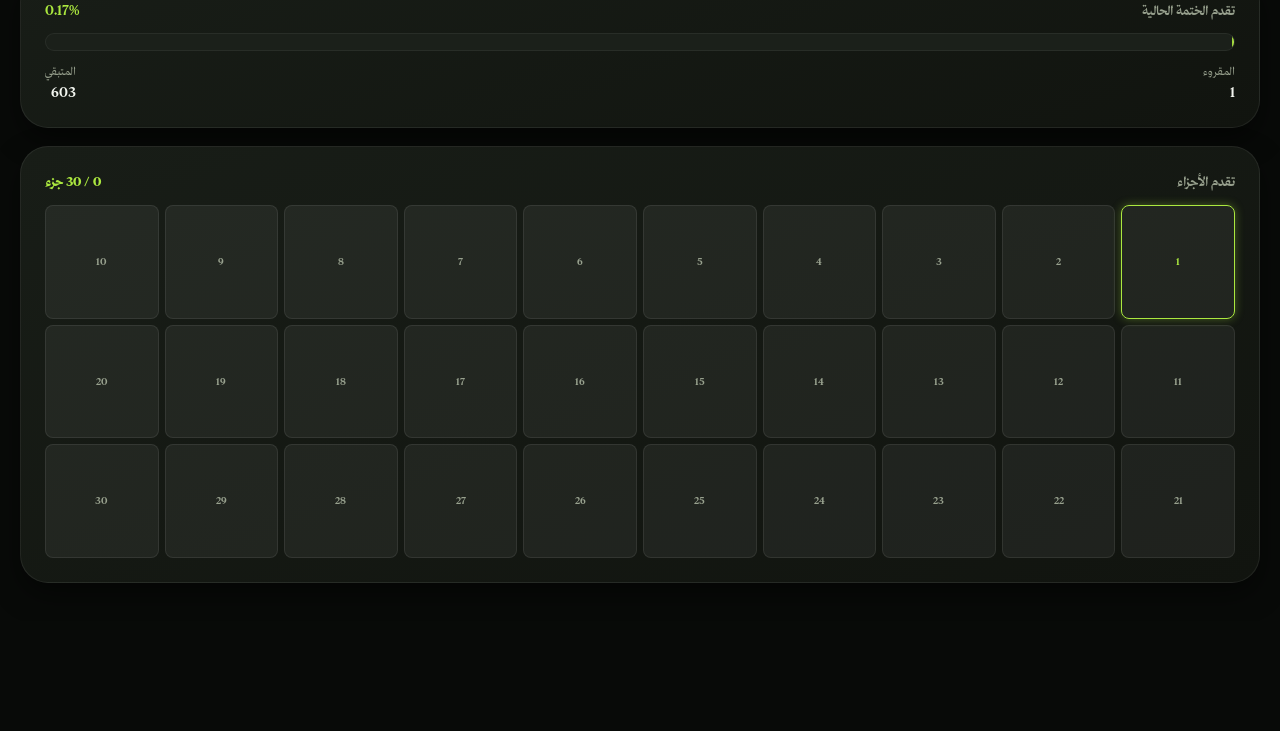
==== commit e714b19b: "Release 7.0: remove the المصحف button — the linked-app idea didn't work out Reverts everything 6.9 a" ====
--- a/app/src/main/assets/index.html
+++ b/app/src/main/assets/index.html
@@ -654,7 +654,7 @@
 
         </main>
 
-        <!-- Bottom Navigation Bar (5 Items) -->
+        <!-- Bottom Navigation Bar (4 Items) -->
         <nav class="bottom-nav">
             <button class="nav-item active" data-tab="tab-home">
                 <svg viewBox="0 0 24 24" fill="none" stroke="currentColor" stroke-width="2">
@@ -682,13 +682,6 @@
                 </svg>
                 <span>الختمات</span>
             </button>
-            <button class="nav-item" data-tab="tab-mushaf">
-                <svg viewBox="0 0 24 24" fill="none" stroke="currentColor" stroke-width="2">
-                    <path d="M12 6.5C10.5 5 8.5 4.5 6 4.5H3v14h3c2.5 0 4.5.5 6 2 1.5-1.5 3.5-2 6-2h3v-14h-3c-2.5 0-4.5.5-6 2Z"/>
-                    <path d="M12 6.5v13"/>
-                </svg>
-                <span>المصحف</span>
-            </button>
             <button class="nav-item" data-tab="tab-settings">
                 <svg viewBox="0 0 24 24" fill="none" stroke="currentColor" stroke-width="2">
                     <circle cx="12" cy="12" r="3"/>
@@ -745,28 +738,6 @@
             </div>
         </div>
 
-        <!-- Modal 2b: Save progress after reading in the linked Quran app.
-             Reading itself happens in that app now, not here, so this is the
-             one thing we still need from the user afterward: which page they
-             reached. -->
-        <div class="modal-overlay" id="modal-save-progress">
-            <div class="modal-card">
-                <div class="modal-title">أين توقفت؟</div>
-                <div class="modal-body">
-                    <p class="modal-desc">حدّث رقم الصفحة التي وصلت إليها في تطبيق المصحف:</p>
-                    <div class="input-container">
-                        <input type="number" id="input-save-progress-page" min="1" max="604" placeholder="رقم الصفحة">
-                        <span class="input-suffix">صفحة</span>
-                    </div>
-                    <div class="error-msg" id="save-progress-error-msg">أدخل رقم صفحة صحيح بين ١ و٦٠٤</div>
-                </div>
-                <div class="modal-actions">
-                    <button class="btn btn-secondary" id="btn-close-save-progress-modal">لاحقاً</button>
-                    <button class="btn btn-primary" id="btn-save-progress-confirm">حفظ</button>
-                </div>
-            </div>
-        </div>
-
         <!-- Modal 3: Add New Khatmah -->
         <div class="modal-overlay" id="modal-add-khatmah">
             <div class="modal-card">
